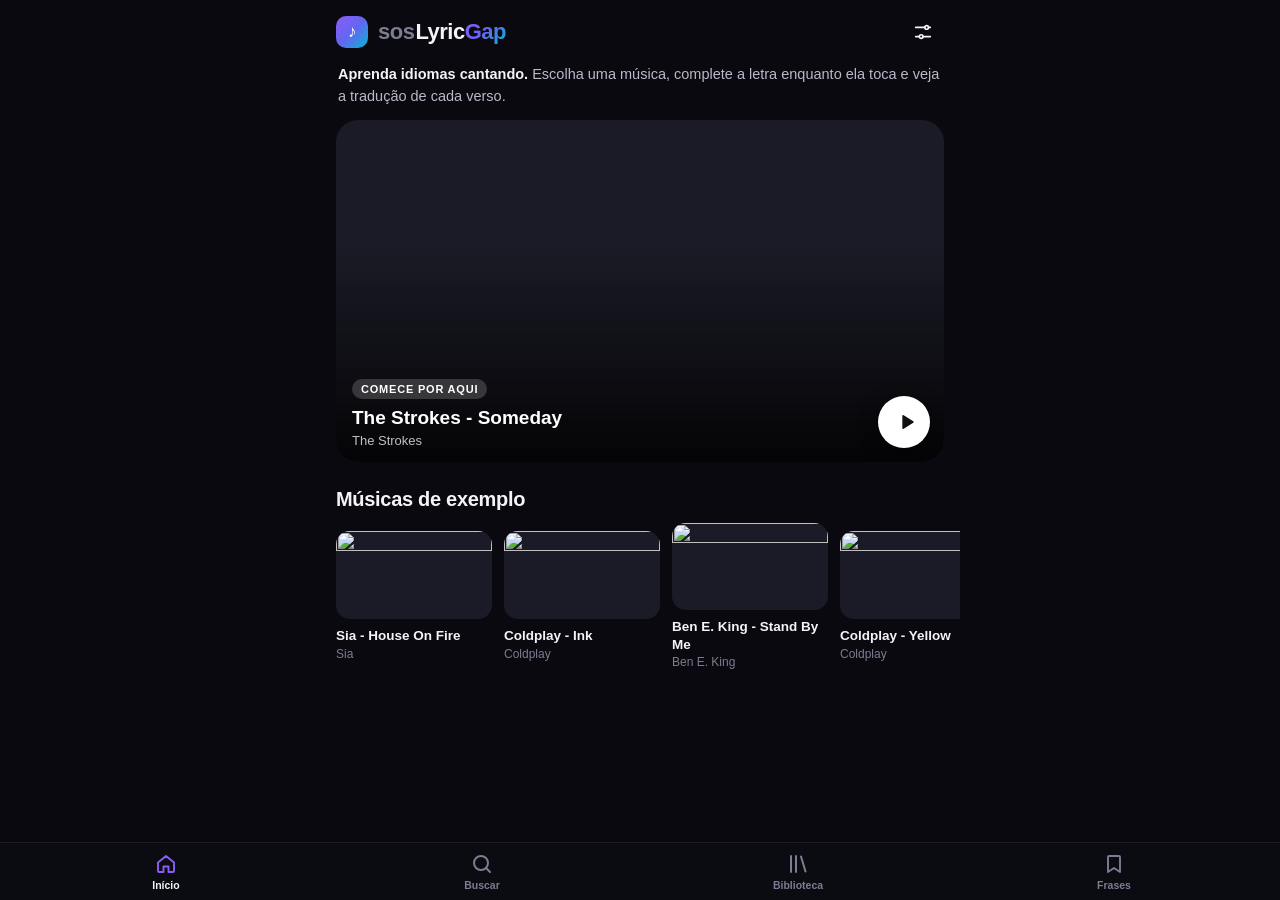
==== index.html @ 429eeb9c "Renomear o app para sosLyricGap (autor: Sóstenes Rondena) Nome novo no logo, título, manifesto (ícon" ====
<!doctype html>
<html lang="pt-BR">
<head>
<meta charset="utf-8">
<meta name="viewport" content="width=device-width, initial-scale=1, viewport-fit=cover">
<meta name="apple-mobile-web-app-capable" content="yes">
<meta name="mobile-web-app-capable" content="yes">
<meta name="apple-mobile-web-app-status-bar-style" content="black-translucent">
<meta name="apple-mobile-web-app-title" content="sosLyricGap">
<meta name="theme-color" content="#0b0b14">
<link rel="manifest" href="manifest.json">
<link rel="apple-touch-icon" href="icons/icon-180.png">
<link rel="icon" href="icons/icon-192.png">
<title>sosLyricGap</title>
<meta name="author" content="Sóstenes Rondena">
<link rel="stylesheet" href="style.css">
</head>
<body data-view="home">

<svg width="0" height="0" style="position:absolute" aria-hidden="true">
  <defs>
    <symbol id="i-home" viewBox="0 0 24 24"><path d="M4 10.5L12 4l8 6.5V19a1 1 0 0 1-1 1h-4.5v-5.5h-5V20H5a1 1 0 0 1-1-1z" fill="none" stroke="currentColor" stroke-width="1.9" stroke-linejoin="round"/></symbol>
    <symbol id="i-search" viewBox="0 0 24 24"><circle cx="11" cy="11" r="7" fill="none" stroke="currentColor" stroke-width="2"/><path d="M20 20l-4-4" stroke="currentColor" stroke-width="2" stroke-linecap="round"/></symbol>
    <symbol id="i-lib" viewBox="0 0 24 24"><path d="M5 4v16M10 4v16M15 4.5l4.5 15" fill="none" stroke="currentColor" stroke-width="2" stroke-linecap="round"/></symbol>
    <symbol id="i-gear" viewBox="0 0 24 24"><path fill="none" stroke="currentColor" stroke-width="1.8" stroke-linecap="round" d="M4 7h10M18 7h2M4 17h4M12 17h8"/><circle cx="16" cy="7" r="2" fill="none" stroke="currentColor" stroke-width="1.8"/><circle cx="10" cy="17" r="2" fill="none" stroke="currentColor" stroke-width="1.8"/></symbol>
    <symbol id="i-back" viewBox="0 0 24 24"><path d="M15 5l-7 7 7 7" fill="none" stroke="currentColor" stroke-width="2.2" stroke-linecap="round" stroke-linejoin="round"/></symbol>
    <symbol id="i-chev" viewBox="0 0 24 24"><path d="M9 5l7 7-7 7" fill="none" stroke="currentColor" stroke-width="2.2" stroke-linecap="round" stroke-linejoin="round"/></symbol>
    <symbol id="i-close" viewBox="0 0 24 24"><path d="M6 6l12 12M18 6L6 18" stroke="currentColor" stroke-width="2.2" stroke-linecap="round"/></symbol>
    <symbol id="i-star" viewBox="0 0 24 24"><path d="M12 3.5l2.6 5.4 5.9.8-4.3 4.1 1 5.8L12 16.8l-5.2 2.8 1-5.8-4.3-4.1 5.9-.8z" fill="none" stroke="currentColor" stroke-width="1.8" stroke-linejoin="round"/></symbol>
    <symbol id="i-star-f" viewBox="0 0 24 24"><path d="M12 3.5l2.6 5.4 5.9.8-4.3 4.1 1 5.8L12 16.8l-5.2 2.8 1-5.8-4.3-4.1 5.9-.8z" fill="currentColor"/></symbol>
    <symbol id="i-addlist" viewBox="0 0 24 24"><path d="M4 6h11M4 11h11M4 16h7M18 13v7M14.5 16.5h7" fill="none" stroke="currentColor" stroke-width="1.9" stroke-linecap="round"/></symbol>
    <symbol id="i-play" viewBox="0 0 24 24"><path d="M8 5.5v13a1 1 0 0 0 1.5.86l10.4-6.5a1 1 0 0 0 0-1.72L9.5 4.64A1 1 0 0 0 8 5.5z" fill="currentColor"/></symbol>
    <symbol id="i-pause" viewBox="0 0 24 24"><rect x="6.5" y="5" width="3.6" height="14" rx="1.3" fill="currentColor"/><rect x="13.9" y="5" width="3.6" height="14" rx="1.3" fill="currentColor"/></symbol>
    <symbol id="i-replay" viewBox="0 0 24 24"><path d="M4.5 12a7.5 7.5 0 1 0 2.2-5.3" fill="none" stroke="currentColor" stroke-width="2.2" stroke-linecap="round"/><path d="M4 4v4.5h4.5" fill="none" stroke="currentColor" stroke-width="2.2" stroke-linecap="round" stroke-linejoin="round"/></symbol>
    <symbol id="i-bulb" viewBox="0 0 24 24"><path d="M9 18h6M10 21h4M12 3a6 6 0 0 0-3.5 10.9c.6.5 1 1.2 1 2.1h5c0-.9.4-1.6 1-2.1A6 6 0 0 0 12 3z" fill="none" stroke="currentColor" stroke-width="1.8" stroke-linecap="round" stroke-linejoin="round"/></symbol>
    <symbol id="i-skip" viewBox="0 0 24 24"><path d="M5 6l9 6-9 6zM18 6v12" fill="none" stroke="currentColor" stroke-width="2" stroke-linejoin="round" stroke-linecap="round"/></symbol>
    <symbol id="i-prev" viewBox="0 0 24 24"><path d="M19 6l-9 6 9 6zM6 6v12" fill="none" stroke="currentColor" stroke-width="2" stroke-linejoin="round" stroke-linecap="round"/></symbol>
    <symbol id="i-send" viewBox="0 0 24 24"><path d="M5 12h13M13 6l6 6-6 6" fill="none" stroke="currentColor" stroke-width="2.4" stroke-linecap="round" stroke-linejoin="round"/></symbol>
    <symbol id="i-more" viewBox="0 0 24 24"><circle cx="5" cy="12" r="1.8" fill="currentColor"/><circle cx="12" cy="12" r="1.8" fill="currentColor"/><circle cx="19" cy="12" r="1.8" fill="currentColor"/></symbol>
    <symbol id="i-trash" viewBox="0 0 24 24"><path d="M5 7h14M10 7V5h4v2M7 7l1 12h8l1-12" fill="none" stroke="currentColor" stroke-width="1.8" stroke-linecap="round" stroke-linejoin="round"/></symbol>
    <symbol id="i-check" viewBox="0 0 24 24"><path d="M5 12.5l4.5 4.5L19 7.5" fill="none" stroke="currentColor" stroke-width="2.4" stroke-linecap="round" stroke-linejoin="round"/></symbol>
    <symbol id="i-bm" viewBox="0 0 24 24"><path d="M7 4h10a1 1 0 0 1 1 1v15l-6-4-6 4V5a1 1 0 0 1 1-1z" fill="none" stroke="currentColor" stroke-width="1.9" stroke-linejoin="round"/></symbol>
    <symbol id="i-bm-f" viewBox="0 0 24 24"><path d="M7 4h10a1 1 0 0 1 1 1v15l-6-4-6 4V5a1 1 0 0 1 1-1z" fill="currentColor"/></symbol>
    <symbol id="i-ext" viewBox="0 0 24 24"><path d="M14 4h6v6M20 4l-9 9M18 14v5a1 1 0 0 1-1 1H5a1 1 0 0 1-1-1V7a1 1 0 0 1 1-1h5" fill="none" stroke="currentColor" stroke-width="1.9" stroke-linecap="round" stroke-linejoin="round"/></symbol>
    <symbol id="i-sync" viewBox="0 0 24 24"><circle cx="12" cy="13" r="7.5" fill="none" stroke="currentColor" stroke-width="1.9"/><path d="M12 9v4l2.5 2M10 3h4" fill="none" stroke="currentColor" stroke-width="1.9" stroke-linecap="round"/></symbol>
    <symbol id="i-edit" viewBox="0 0 24 24"><path d="M4 20h4L19 9l-4-4L4 16zM13.5 6.5l4 4" fill="none" stroke="currentColor" stroke-width="1.9" stroke-linejoin="round"/></symbol>
    <symbol id="i-text" viewBox="0 0 24 24"><path d="M5 6h14M5 11h14M5 16h9" fill="none" stroke="currentColor" stroke-width="1.9" stroke-linecap="round"/></symbol>
    <symbol id="i-note" viewBox="0 0 24 24"><path d="M9 18V6l10-2v12" fill="none" stroke="currentColor" stroke-width="1.9" stroke-linejoin="round"/><circle cx="6.5" cy="18" r="2.5" fill="currentColor"/><circle cx="16.5" cy="16" r="2.5" fill="currentColor"/></symbol>
    <symbol id="i-mic" viewBox="0 0 24 24"><rect x="9" y="3" width="6" height="11" rx="3" fill="none" stroke="currentColor" stroke-width="1.9"/><path d="M5.5 11a6.5 6.5 0 0 0 13 0M12 17.5V21M8.5 21h7" fill="none" stroke="currentColor" stroke-width="1.9" stroke-linecap="round"/></symbol>
    <symbol id="i-share"viewBox="0 0 24 24"><path d="M12 15V4M8 8l4-4 4 4M5 12v7a1 1 0 0 0 1 1h12a1 1 0 0 0 1-1v-7" fill="none" stroke="currentColor" stroke-width="1.9" stroke-linecap="round" stroke-linejoin="round"/></symbol>
  </defs>
</svg>

<div class="statusbar-bg"></div>

<!-- ================= HOME (tabs) ================= -->
<section id="home" class="view">
  <header class="apphead">
    <div class="logo" id="homeLogo"><span class="mark">♪</span><span class="lname"><span class="sos">sos</span>Lyric<span class="grad">Gap</span></span></div>
    <h1 id="headTitle" class="hidden"></h1>
    <button class="iconbtn" id="btnSettings" aria-label="Configurações"><svg><use href="#i-gear"/></svg></button>
  </header>

  <div id="tab-home" class="tabpanel on"></div>

  <div id="tab-search" class="tabpanel">
    <form id="searchForm" class="searchbar" autocomplete="off">
      <svg><use href="#i-search"/></svg>
      <input id="q" type="search" placeholder="Música, artista ou link do YouTube" enterkeyhint="search" autocapitalize="off" autocorrect="off" spellcheck="false">
    </form>
    <div id="searchList"></div>
  </div>

  <div id="tab-library" class="tabpanel">
    <div class="seg" id="libSeg">
      <button data-lib="fav" class="on">Favoritos</button>
      <button data-lib="lists">Playlists</button>
      <button data-lib="ready">Com letra</button>
    </div>
    <div id="libList" class="list"></div>
  </div>

  <div id="tab-phrases" class="tabpanel">
    <div id="phraseList" class="list"></div>
  </div>
</section>

<nav id="tabbar" class="tabbar">
  <button data-tab="home" class="on"><svg><use href="#i-home"/></svg><span>Início</span></button>
  <button data-tab="search"><svg><use href="#i-search"/></svg><span>Buscar</span></button>
  <button data-tab="library"><svg><use href="#i-lib"/></svg><span>Biblioteca</span></button>
  <button data-tab="phrases"><svg><use href="#i-bm"/></svg><span>Frases</span></button>
</nav>

<!-- ================= SONG ================= -->
<section id="song" class="view">
  <header class="songhead" id="songBar">
    <button class="iconbtn" id="btnBack" aria-label="Voltar"><svg><use href="#i-back"/></svg></button>
    <div class="ttl"><b id="songTitle"></b><small id="songSub"></small></div>
    <button class="iconbtn" id="btnFav" aria-label="Favoritar"><svg><use href="#i-star"/></svg></button>
    <button class="iconbtn" id="btnMore" aria-label="Mais opções"><svg><use href="#i-more"/></svg></button>
  </header>

  <div id="videoWrap"><div id="player"></div>
    <button id="skipIntro" class="skipintro hidden"></button>
  </div>

  <!-- lyrics source -->
  <div id="pLyrics" class="pane">
    <div class="card">
      <div class="cardhead"><span class="ico"><svg><use href="#i-text"/></svg></span><div><b>Letra da música</b><small>Precisamos da letra sincronizada para jogar</small></div></div>
      <div class="seg small" id="lyrTabs"><button data-tab="search" class="on">Buscar</button><button data-tab="paste">Colar letra</button></div>
      <div id="lyrSearch">
        <div class="row2"><input id="qTrack" placeholder="Música"><input id="qArtist" placeholder="Artista"></div>
        <button id="lrcSearchBtn" class="btn tonal wide">Buscar letra</button>
        <div id="lrcResults" class="list"></div>
      </div>
      <div id="lyrPaste" class="hidden">
        <p class="caption">Cole a letra com uma frase por linha. Em seguida você marca o tempo de cada frase no ritmo da música (só uma vez). Também aceita o formato LRC.</p>
        <textarea id="pasteBox" rows="8" placeholder="Cole a letra aqui…"></textarea>
        <button id="pasteBtn" class="btn primary wide">Continuar</button>
      </div>
    </div>
  </div>

  <!-- sync -->
  <div id="pSync" class="pane">
    <div class="card">
      <div class="cardhead"><span class="ico"><svg><use href="#i-sync"/></svg></span><div><b>Sincronizar letra</b><small>Toque MARCAR quando cada frase começar</small></div><span class="counter" id="syncProg"></span></div>
      <div class="synclyrics">
        <div class="line prev" id="sPrev"></div>
        <div class="line cur" id="sCur"></div>
        <div class="line next" id="sNext"></div>
      </div>
      <div class="synccontrols">
        <button class="ctrl" id="sUndo"><svg><use href="#i-replay"/></svg><span>Desfazer</span></button>
        <button class="markbtn" id="sMark"><span>MARCAR</span></button>
        <button class="ctrl" id="sPlay"><svg><use href="#i-play"/></svg><span>Play</span></button>
      </div>
      <div class="chips center-row">
        <button class="chip" id="sGap">Fim de frase (solo)</button>
        <button class="chip" id="sSpeed">1x</button>
        <button class="chip" id="sCancel">Cancelar</button>
      </div>
      <p class="caption center-text">No PC: espaço marca · Backspace desfaz</p>
    </div>
  </div>

  <!-- ready -->
  <div id="pReady" class="pane">
    <div class="tiles">
      <div class="tile"><b id="rLines">0</b><span>frases</span></div>
      <div class="tile"><b id="rBest">—</b><span>recorde</span></div>
      <div class="tile"><b id="rLevel">Médio</b><span>nível</span></div>
    </div>
    <div class="card">
      <div class="optrow"><span>Ritmo</span><div class="seg small" id="rdPace"><button data-v="flow">Fluxo</button><button data-v="pause">Pausa</button></div></div>
      <div class="optrow"><span>Responder</span><div class="seg small" id="rdMode"><button data-v="choice">Escolha</button><button data-v="type">Digitando</button></div></div>
      <div class="optrow"><span>Nível</span><div class="seg small" id="rdDiff"><button data-v="facil">Fácil</button><button data-v="medio">Médio</button><button data-v="dificil">Difícil</button></div></div>
      <p class="caption" id="readyInfo"></p>
    </div>
    <div class="ctarow">
      <button class="cta" id="playBtn"><svg><use href="#i-play"/></svg>Jogar</button>
      <button class="cta alt" id="karBtn"><svg><use href="#i-mic"/></svg>Karaokê</button>
    </div>
    <p class="caption center-text">Karaokê: a letra rola junto com a música, com a tradução ao lado. Sem lacunas e sem pontos.</p>
  </div>

  <!-- karaoke -->
  <div id="pKaraoke" class="pane">
    <div class="hud">
      <button class="endbtn" id="kQuit"><svg><use href="#i-close"/></svg>Encerrar</button>
      <span class="grow1"></span>
      <button class="chip" id="kTr">Tradução ao lado</button>
      <button class="iconbtn sm" id="kSet" aria-label="Configurações"><svg><use href="#i-gear"/></svg></button>
    </div>
    <div class="bar thin"><div id="kProgress"></div></div>
    <div id="kList" class="klist"></div>
    <div class="actions">
      <button class="ctrl" id="kBack"><svg><use href="#i-prev"/></svg><span>Voltar</span></button>
      <button class="ctrl" id="kPause"><svg><use href="#i-pause"/></svg><span>Pausa</span></button>
      <button class="ctrl" id="kNext"><svg><use href="#i-skip"/></svg><span>Avançar</span></button>
      <button class="ctrl" id="kSpeed"><b>1x</b><span>Velocidade</span></button>
    </div>
  </div>

  <!-- game -->
  <div id="pGame" class="pane">
    <div class="hud">
      <button class="endbtn" id="gQuit"><svg><use href="#i-close"/></svg>Encerrar</button>
      <span class="grow1"></span>
      <div class="pill okp" title="Palavras certas">✓<b id="hudOk">0</b></div>
      <div class="pill badp" title="Erros">✗<b id="hudMiss">0</b></div>
      <div class="pill" title="Acertos seguidos">🔥<b id="hudStreak">0</b></div>
      <button class="iconbtn sm" id="gSet" aria-label="Configurações"><svg><use href="#i-gear"/></svg></button>
    </div>
    <div class="bar thin"><div id="progress"></div></div>
    <div class="lyrics game">
      <div id="lPrev" class="prevcard empty"></div>
      <div id="lCur" class="line cur"></div>
      <div class="adjwrap"><button id="gAdj" class="adjbtn hidden"><svg><use href="#i-sync"/></svg><span>Verso cortado? Ajustar tempo</span></button></div>
    </div>
    <div id="status" class="status"></div>

    <div id="pad" class="pad">
      <button class="opt up" data-k="0"></button>
      <button class="opt left" data-k="1"></button>
      <button class="padcenter replayBtn" id="padCenter" aria-label="Ouvir de novo">
        <svg class="ring" viewBox="0 0 80 80"><circle cx="40" cy="40" r="36"/></svg>
        <svg class="ic"><use href="#i-replay"/></svg>
      </button>
      <button class="opt right" data-k="2"></button>
      <button class="opt down" data-k="3"></button>
    </div>

    <form id="answerForm" class="typebar" autocomplete="off">
      <button type="button" class="replayBtn mini" id="typeReplay" aria-label="Ouvir de novo">
        <svg class="ring" viewBox="0 0 80 80"><circle cx="40" cy="40" r="36"/></svg>
        <svg class="ic"><use href="#i-replay"/></svg>
      </button>
      <input id="answer" placeholder="palavra que falta" autocapitalize="off" autocorrect="off" spellcheck="false" enterkeyhint="send">
      <button class="send" type="submit" aria-label="Enviar"><svg><use href="#i-send"/></svg></button>
    </form>

    <div class="actions">
      <button class="ctrl" id="gBack"><svg><use href="#i-prev"/></svg><span>Voltar</span></button>
      <button class="ctrl" id="gHint"><svg><use href="#i-bulb"/></svg><span>Dica</span></button>
      <button class="ctrl" id="gPause"><svg><use href="#i-pause"/></svg><span>Pausa</span></button>
      <button class="ctrl" id="gSkip"><svg><use href="#i-skip"/></svg><span>Pular</span></button>
      <button class="ctrl" id="gSpeed"><b>1x</b><span>Velocidade</span></button>
    </div>
  </div>
</section>

<div id="sheet" class="sheet hidden">
  <div class="sheet-bg" id="sheetBg"></div>
  <div class="sheet-body"><div class="grabber"></div><div id="sheetContent"></div></div>
</div>
<div id="toast" class="toast"></div>

<script src="app.js"></script>
</body>
</html>
---- style.css ----
/* ============ sosLyricGap — design tokens ============ */
:root{
  --bg:#09090f; --s1:#13131c; --s2:#1b1b27; --s3:#262634; --line:rgba(255,255,255,.07);
  --text:#f4f4f8; --text2:#b9b9c9; --muted:#7c7c93;
  --a1:#8b5cf6; --a2:#06b6d4; --grad:linear-gradient(135deg,#8b5cf6 0%,#6366f1 50%,#06b6d4 100%);
  --c0:#8b5cf6; --c1:#06b6d4; --c2:#f43f5e; --c3:#f59e0b;
  --ok:#22c55e; --bad:#f43f5e; --warn:#fbbf24;
  --r:18px;
  --st:env(safe-area-inset-top,0px); --sb:env(safe-area-inset-bottom,0px);
  --tabh:58px;
}
*{box-sizing:border-box;-webkit-tap-highlight-color:transparent}
html,body{margin:0;background:var(--bg);color:var(--text);font-family:-apple-system,BlinkMacSystemFont,"SF Pro Text","Inter","Segoe UI",Roboto,sans-serif;-webkit-text-size-adjust:100%;-webkit-font-smoothing:antialiased}
body{min-height:100dvh;overscroll-behavior-y:none}
svg{width:22px;height:22px;display:block;flex:none}
.hidden{display:none!important}
code{background:var(--s2);padding:1px 5px;border-radius:5px;font-size:12px}
.caption{color:var(--muted);font-size:13px;line-height:1.5;margin:10px 2px 0}
.center-text{text-align:center}

/* status bar cover (iOS standalone) */
.statusbar-bg{position:fixed;top:0;left:0;right:0;height:var(--st);background:var(--bg);z-index:40}

/* ============ views ============ */
.view{display:none;max-width:640px;margin:0 auto}
body[data-view=home] #home{display:block}
body[data-view=song] #song{display:block}
#home{padding:calc(var(--st) + 4px) 16px calc(var(--tabh) + var(--sb) + 24px)}
#song{padding:var(--st) 0 calc(var(--sb) + 24px)}
.tabpanel{display:none;animation:fadein .2s}
.tabpanel.on{display:block}
.pane{display:none;padding:14px 16px 0;animation:fadein .2s}
.pane.on{display:block}
@keyframes fadein{from{opacity:0;transform:translateY(4px)}}

/* ============ buttons ============ */
button{font:inherit;color:inherit;background:none;border:none;cursor:pointer;touch-action:manipulation;padding:0}
button:active{transform:scale(.96)}
button:disabled{opacity:.3;pointer-events:none}
.iconbtn{width:42px;height:42px;border-radius:50%;display:grid;place-items:center;color:var(--text);flex:none;transition:background .15s}
.iconbtn:active{background:var(--s2)}
.iconbtn.sm{width:36px;height:36px}
.iconbtn.sm svg{width:19px;height:19px}
.iconbtn.on{color:var(--warn)}
.btn{display:inline-flex;align-items:center;justify-content:center;gap:8px;border-radius:14px;padding:13px 18px;font-size:15px;font-weight:600;background:var(--s2)}
.btn.primary{background:var(--grad);color:#fff}
.btn.tonal{background:rgba(139,92,246,.16);color:#c4b5fd}
.btn.danger{background:rgba(244,63,94,.12);color:#fb7185}
.btn.wide{width:100%;margin-top:12px}
.cta{display:flex;align-items:center;justify-content:center;gap:10px;width:100%;height:58px;border-radius:18px;background:var(--grad);color:#fff;font-size:18px;font-weight:700;letter-spacing:.2px;margin-top:16px;box-shadow:0 10px 30px -8px rgba(99,102,241,.6)}
.cta svg{width:22px;height:22px}
.chips{display:flex;gap:8px;flex-wrap:wrap;margin-top:14px}
.chips.center-row{justify-content:center}
.chip{background:var(--s2);border-radius:999px;padding:9px 15px;font-size:13px;font-weight:600;color:var(--text2)}

input,textarea{font:inherit;font-size:16px;color:var(--text);background:var(--s2);border:1.5px solid transparent;border-radius:14px;padding:13px 14px;outline:none;width:100%;transition:border-color .15s}
input:focus,textarea:focus{border-color:var(--a1)}
input::placeholder,textarea::placeholder{color:var(--muted)}
textarea{resize:vertical;margin-top:10px;line-height:1.45}
.row2{display:flex;gap:8px;margin-top:12px}

/* ============ headers ============ */
.apphead{display:flex;align-items:center;height:56px;gap:8px}
.apphead h1{flex:1;margin:0;font-size:30px;font-weight:800;letter-spacing:-.6px}
.logo{flex:1;display:flex;align-items:center;gap:10px;font-size:22px;font-weight:800;letter-spacing:-.5px}
.logo .mark{width:32px;height:32px;border-radius:10px;background:var(--grad);display:grid;place-items:center;font-size:17px;color:#fff}
.logo .grad{background:var(--grad);-webkit-background-clip:text;background-clip:text;color:transparent}
.logo .sos{font-weight:600;color:var(--muted);margin-right:1px}
.songhead{display:flex;align-items:center;gap:2px;height:56px;padding:0 6px}
.ttl{flex:1;min-width:0;display:flex;flex-direction:column;padding:0 4px;text-align:center}
.ttl b{font-size:15px;font-weight:650;white-space:nowrap;overflow:hidden;text-overflow:ellipsis}
.ttl small{font-size:12px;color:var(--muted);white-space:nowrap;overflow:hidden;text-overflow:ellipsis;margin-top:1px}

/* ============ tab bar ============ */
.tabbar{position:fixed;left:0;right:0;bottom:0;z-index:30;display:flex;justify-content:space-around;height:calc(var(--tabh) + var(--sb));padding:6px 8px var(--sb);background:rgba(13,13,20,.82);backdrop-filter:blur(20px);-webkit-backdrop-filter:blur(20px);border-top:1px solid var(--line)}
body[data-view=song] .tabbar{display:none}
.tabbar button{flex:1;max-width:110px;display:flex;flex-direction:column;align-items:center;gap:3px;font-size:10.5px;font-weight:600;color:var(--muted);padding-top:3px}
.tabbar button svg{width:24px;height:24px}
.tabbar button.on{color:var(--text)}
.tabbar button.on svg{color:var(--a1)}

/* ============ search ============ */
.searchbar{display:flex;align-items:center;gap:10px;background:var(--s2);border-radius:14px;padding:0 14px;margin:4px 0 16px;position:sticky;top:var(--st);z-index:5}
.searchbar svg{color:var(--muted);width:19px;height:19px}
.searchbar input{background:none;border:none;padding:13px 0}
.searchbar input:focus{border:none}
.searchbar input::-webkit-search-cancel-button{filter:invert(1);opacity:.5}

/* ============ sections & cards ============ */
.section{margin-top:26px}
.sectionhead{display:flex;align-items:baseline;justify-content:space-between;margin-bottom:12px}
.sectionhead h2{margin:0;font-size:20px;font-weight:750;letter-spacing:-.3px}
.sectionhead button{font-size:14px;font-weight:600;color:var(--a1)}
.card{background:var(--s1);border-radius:var(--r);padding:16px;border:1px solid var(--line)}
.cardhead{display:flex;align-items:center;gap:12px;margin-bottom:14px}
.cardhead > div{flex:1;min-width:0}
.cardhead b{display:block;font-size:16px;font-weight:700}
.cardhead small{display:block;font-size:13px;color:var(--muted);margin-top:2px}
.cardhead .ico{width:40px;height:40px;border-radius:12px;background:rgba(139,92,246,.15);color:#c4b5fd;display:grid;place-items:center;flex:none}
.counter{font-size:13px;font-weight:700;color:var(--text2);background:var(--s2);padding:5px 10px;border-radius:999px;font-variant-numeric:tabular-nums}

/* hero / onboarding */
.hero{border-radius:24px;padding:24px 20px;background:radial-gradient(120% 120% at 100% 0%,rgba(6,182,212,.35),transparent 55%),radial-gradient(120% 120% at 0% 100%,rgba(139,92,246,.45),transparent 60%),var(--s1);border:1px solid var(--line);margin-top:8px}
.hero h2{margin:0 0 8px;font-size:26px;line-height:1.15;font-weight:800;letter-spacing:-.5px}
.hero p{margin:0 0 18px;color:var(--text2);font-size:15px;line-height:1.5}
.steps{display:flex;flex-direction:column;gap:12px;margin-top:22px}
.step{display:flex;gap:14px;align-items:flex-start}
.step .n{width:30px;height:30px;border-radius:50%;background:var(--s3);display:grid;place-items:center;font-size:14px;font-weight:700;flex:none}
.step b{display:block;font-size:15px}
.step span{display:block;font-size:13px;color:var(--muted);margin-top:2px;line-height:1.4}

/* featured "continue" card */
.feature{position:relative;display:block;width:100%;aspect-ratio:16/9;border-radius:22px;overflow:hidden;background:var(--s2) center/cover no-repeat;text-align:left;margin-top:8px}
.feature::after{content:"";position:absolute;inset:0;background:linear-gradient(180deg,rgba(0,0,0,0) 35%,rgba(0,0,0,.85) 100%)}
.feature .ov{position:absolute;left:16px;right:76px;bottom:14px;z-index:1}
.feature .eyebrow{display:inline-block;font-size:11px;font-weight:700;letter-spacing:.8px;text-transform:uppercase;color:#fff;background:rgba(255,255,255,.18);backdrop-filter:blur(8px);-webkit-backdrop-filter:blur(8px);padding:4px 9px;border-radius:999px;margin-bottom:8px}
.feature b{display:block;font-size:19px;font-weight:750;line-height:1.2;color:#fff;display:-webkit-box;-webkit-line-clamp:2;-webkit-box-orient:vertical;overflow:hidden}
.feature small{display:block;color:rgba(255,255,255,.75);font-size:13px;margin-top:3px}
.feature .fab{position:absolute;right:14px;bottom:14px;z-index:1;width:52px;height:52px;border-radius:50%;background:#fff;color:#111;display:grid;place-items:center;box-shadow:0 6px 20px rgba(0,0,0,.4)}
.feature .fab svg{margin-left:3px}

/* carousel */
.carousel{display:flex;gap:12px;overflow-x:auto;scroll-snap-type:x mandatory;scroll-padding-inline:16px;margin:0 -16px;padding:0 16px 4px;scrollbar-width:none}
.carousel::-webkit-scrollbar{display:none}
.ccard{flex:none;width:156px;scroll-snap-align:start;text-align:left}
.ccard img{width:100%;aspect-ratio:16/9;object-fit:cover;border-radius:14px;background:var(--s2);display:block}
.ccard b{display:-webkit-box;-webkit-line-clamp:2;-webkit-box-orient:vertical;overflow:hidden;font-size:13.5px;font-weight:600;line-height:1.3;margin-top:8px}
.ccard small{display:block;font-size:12px;color:var(--muted);margin-top:2px;white-space:nowrap;overflow:hidden;text-overflow:ellipsis}

/* list rows */
.list{display:flex;flex-direction:column}
.item{display:flex;align-items:center;gap:12px;padding:9px 0;width:100%;text-align:left;border-bottom:1px solid var(--line);cursor:pointer}
.item:last-child{border-bottom:none}
.item:active{opacity:.6}
.thumb{width:92px;aspect-ratio:16/9;border-radius:10px;object-fit:cover;background:var(--s2);flex:none}
.thumb.sq{width:56px;aspect-ratio:1;border-radius:12px;display:grid;place-items:center;font-size:24px;background:var(--grad);color:#fff;object-fit:cover}
.meta{flex:1;min-width:0}
.meta b{display:-webkit-box;-webkit-line-clamp:2;-webkit-box-orient:vertical;overflow:hidden;font-size:14.5px;font-weight:600;line-height:1.3}
.meta small{display:block;color:var(--muted);font-size:12.5px;margin-top:3px;white-space:nowrap;overflow:hidden;text-overflow:ellipsis}
.badge{display:inline-block;font-size:10px;font-weight:800;letter-spacing:.4px;padding:2px 6px;border-radius:5px;background:rgba(34,197,94,.14);color:#4ade80;margin-right:5px;vertical-align:1px}
.badge.muted{background:var(--s3);color:var(--muted)}
.empty{text-align:center;color:var(--muted);padding:48px 24px;font-size:14.5px;line-height:1.55}
.empty .big{width:64px;height:64px;border-radius:20px;background:var(--s2);display:grid;place-items:center;margin:0 auto 16px;color:var(--text2)}
.empty .big svg{width:30px;height:30px}
.empty b{display:block;color:var(--text);font-size:17px;margin-bottom:6px}
.listhead{display:flex;align-items:center;gap:6px;margin:4px 0 8px}
.listhead h3{flex:1;margin:0;font-size:20px;font-weight:750}
.suggest{display:flex;flex-wrap:wrap;gap:8px}
.suggest button{background:var(--s1);border:1px solid var(--line);border-radius:999px;padding:10px 15px;font-size:14px;font-weight:550;color:var(--text2)}
.phrase .meta b{-webkit-line-clamp:3;font-size:15px}
.phrase .tr{margin-top:3px}
.installcard{display:flex;gap:12px;align-items:center;background:var(--s1);border:1px solid var(--line);border-radius:var(--r);padding:12px 8px 12px 14px;margin-top:16px;font-size:13.5px;line-height:1.45;color:var(--text2)}
.installcard > svg{color:var(--a2)}
.installcard > span{flex:1}

/* ============ segmented ============ */
.seg{display:flex;background:var(--s2);border-radius:12px;padding:3px}
.seg button{flex:1;padding:8px 6px;border-radius:9px;font-size:14px;font-weight:600;color:var(--muted);transition:background .15s,color .15s;white-space:nowrap}
.seg button.on{background:var(--s3);color:var(--text);box-shadow:0 1px 3px rgba(0,0,0,.3)}
.seg.small button{padding:7px 8px;font-size:13px}
#libSeg{margin-bottom:12px}
#lyrTabs{margin-bottom:2px}

/* ============ song screen ============ */
#videoWrap{position:relative;width:100%;aspect-ratio:16/9;overflow:hidden;background:#000}
#videoWrap iframe,#player{position:absolute;inset:0;width:100%;height:100%}
@media (min-width:640px){ #videoWrap{border-radius:var(--r)} }
.tiles{display:grid;grid-template-columns:repeat(3,1fr);gap:10px;margin-bottom:12px}
.tile{background:var(--s1);border:1px solid var(--line);border-radius:16px;padding:12px 8px;text-align:center}
.tile b{display:block;font-size:20px;font-weight:750;font-variant-numeric:tabular-nums;white-space:nowrap;overflow:hidden;text-overflow:ellipsis}
.tile span{font-size:12px;color:var(--muted)}
.optrow{display:flex;align-items:center;justify-content:space-between;gap:12px;padding:6px 0}
.optrow > span{font-size:15px;font-weight:550;color:var(--text2)}
.optrow .seg{flex:none;min-width:190px}

/* sync */
.synclyrics{min-height:130px;display:flex;flex-direction:column;justify-content:center;gap:8px;text-align:center;padding:6px 0}
.synccontrols{display:flex;align-items:center;justify-content:space-around;margin:10px 0 2px}
.markbtn{width:116px;height:116px;border-radius:50%;background:var(--grad);color:#fff;font-weight:800;font-size:16px;letter-spacing:1px;box-shadow:0 12px 34px -8px rgba(99,102,241,.7)}

/* ============ game ============ */
.lyrics.game{display:block;padding:12px 0 4px}
.line{line-height:1.4}
.line.prev,.line.next{color:var(--muted);font-size:14px}
.line.cur{font-size:22px;font-weight:700;letter-spacing:-.2px}
.lyrics.game .line.cur{min-height:96px;padding:18px 4px 0;text-align:center}
.tr{font-size:13px;color:var(--a2);font-weight:450;margin-top:3px;font-style:italic}
.prevcard{position:relative;background:var(--s1);border:1px solid var(--line);border-radius:14px;padding:9px 40px;font-size:14px;line-height:1.4;color:var(--muted);min-height:62px;text-align:center;transition:opacity .25s}
.prevcard .tr{font-size:13px;margin-top:2px}
.prevcard.empty{opacity:0}
.prevcard .ok{color:color-mix(in srgb,var(--ok) 75%,var(--muted))}
.bm{position:absolute;right:4px;top:50%;transform:translateY(-50%);color:var(--muted)}
.bm:active{transform:translateY(-50%) scale(.9)}
.bm.on{color:var(--warn)}
.gap{display:inline-block;border-bottom:3px solid var(--muted);color:var(--warn);letter-spacing:2px;padding:0 2px;font-family:ui-monospace,Menlo,Consolas,monospace;font-size:.88em;line-height:1.1}
.gap.active{border-color:var(--warn);animation:pulse 1.2s infinite}
@keyframes pulse{50%{border-color:transparent}}
.ok{color:var(--ok)}
.miss{color:var(--bad);text-decoration:underline;text-decoration-thickness:2px}
.reveal{color:var(--text);opacity:.55;border-bottom:2px dotted var(--muted)}
.flash-ok{animation:fok .6s}
.flash-bad{animation:fbad .45s}
@keyframes fok{30%{transform:scale(1.06)}}
@keyframes fbad{20%,60%{transform:translateX(-8px)}40%,80%{transform:translateX(8px)}}
.status{text-align:center;min-height:20px;font-size:14px;font-weight:600;color:var(--muted);margin-bottom:6px}
.status.good{color:var(--ok)} .status.bad{color:var(--bad)} .status.info{color:var(--a2)}

.hud{display:flex;align-items:center;gap:8px}
.bar{flex:1;height:5px;background:var(--s2);border-radius:5px;overflow:hidden}
.bar > div{height:100%;width:0;background:var(--grad);transition:width .3s}
.pill{background:var(--s2);border-radius:999px;padding:5px 11px;font-size:13px;font-variant-numeric:tabular-nums}
.pill b{margin-left:2px}

/* cross pad */
.pad{display:grid;grid-template-columns:1fr 84px 1fr;gap:10px;align-items:center;justify-items:center;margin:6px 0 4px}
.opt{--c:var(--c0);height:58px;border-radius:29px;padding:0 12px;font-size:17px;font-weight:700;color:#fff;
  background:color-mix(in srgb,var(--c) 18%,var(--s1));border:2px solid var(--c);box-shadow:0 4px 0 color-mix(in srgb,var(--c) 45%,#000);
  overflow:hidden;text-overflow:ellipsis;white-space:nowrap;transition:background .15s,opacity .2s}
.opt:active{transform:translateY(3px);box-shadow:0 1px 0 color-mix(in srgb,var(--c) 45%,#000)}
.opt.up{--c:var(--c0);grid-column:1/4;grid-row:1;width:min(62%,250px)}
.opt.left{--c:var(--c1);grid-column:1;grid-row:2;justify-self:stretch}
.opt.right{--c:var(--c2);grid-column:3;grid-row:2;justify-self:stretch}
.opt.down{--c:var(--c3);grid-column:1/4;grid-row:3;width:min(62%,250px)}
.opt.wrong{background:var(--s1);border-color:var(--s3);box-shadow:none;color:var(--muted);text-decoration:line-through;opacity:.5}
.opt.long{font-size:14px}
.opt:empty{visibility:hidden}
.replayBtn{position:relative;display:grid;place-items:center;color:var(--text)}
.replayBtn .ring{position:absolute;inset:0;width:100%;height:100%;transform:rotate(-90deg)}
.replayBtn .ring circle{fill:none;stroke:var(--a2);stroke-width:4;stroke-linecap:round;stroke-dasharray:226;stroke-dashoffset:226;transition:stroke-dashoffset .1s linear}
.padcenter{width:78px;height:78px;border-radius:50%;background:var(--s2);grid-column:2;grid-row:2}
.padcenter .ic{width:28px;height:28px}
.typebar{display:flex;align-items:center;gap:8px;margin:6px 0 4px}
.typebar input{border-radius:999px;font-size:19px;text-align:center;padding:13px 16px}
.send{width:50px;height:50px;border-radius:50%;flex:none;display:grid;place-items:center;background:var(--grad);color:#fff}
.replayBtn.mini{width:50px;height:50px;border-radius:50%;flex:none;background:var(--s2)}
.replayBtn.mini .ic{width:22px;height:22px}

/* round controls */
.actions{display:flex;justify-content:space-around;margin-top:14px}
.ctrl{display:flex;flex-direction:column;align-items:center;gap:5px;font-size:11px;font-weight:550;color:var(--muted);min-width:58px}
.ctrl svg,.ctrl b{width:48px;height:48px;padding:13px;border-radius:50%;background:var(--s2);color:var(--text);box-sizing:border-box}
.ctrl b{display:grid;place-items:center;padding:0;font-size:14px}

body.playing #songBar{display:none}
body.playing #song{padding-top:var(--st)}

/* ============ sheet ============ */
.sheet{position:fixed;inset:0;z-index:50}
.sheet-bg{position:absolute;inset:0;background:rgba(0,0,0,.6);animation:fade .2s}
.sheet-body{position:absolute;left:0;right:0;bottom:0;max-width:640px;margin:0 auto;max-height:90dvh;overflow:auto;background:var(--s1);border-radius:24px 24px 0 0;padding:8px 18px calc(var(--sb) + 20px);animation:up .28s cubic-bezier(.2,.9,.3,1);border-top:1px solid var(--line)}
.grabber{width:38px;height:5px;border-radius:3px;background:var(--s3);margin:2px auto 12px}
@keyframes up{from{transform:translateY(100%)}}
@keyframes fade{from{opacity:0}}
.sheet h3{text-align:center;margin:2px 0 14px;font-size:18px}
.group{background:var(--s2);border-radius:16px;overflow:hidden;margin-bottom:12px}
.grouplabel{font-size:12px;font-weight:700;color:var(--muted);text-transform:uppercase;letter-spacing:.6px;margin:18px 4px 8px}
.grow{display:flex;align-items:center;gap:12px;padding:13px 14px;border-bottom:1px solid var(--line);font-size:15px;width:100%;text-align:left}
.grow:last-child{border-bottom:none}
.grow > svg{color:var(--text2)}
.grow > span{flex:1}
.grow small{display:block;font-size:12px;color:var(--muted);margin-top:2px}
.grow.danger{color:#fb7185}
.grow.danger > svg{color:#fb7185}
.grow .seg{flex:1}
.field{margin:10px 0}
.field > label{display:block;font-size:13px;font-weight:600;color:var(--text2);margin-bottom:7px}
.switch{width:50px;height:30px;border-radius:15px;background:var(--s3);position:relative;transition:background .2s;flex:none}
.switch::after{content:"";position:absolute;top:3px;left:3px;width:24px;height:24px;border-radius:50%;background:#fff;transition:transform .2s;box-shadow:0 1px 3px rgba(0,0,0,.3)}
.switch.on{background:var(--ok)}
.switch.on::after{transform:translateX(20px)}
.stepper{display:flex;align-items:center;gap:8px}
.stepper button{width:34px;height:34px;border-radius:50%;background:var(--s3);font-size:19px}
.stepper span{min-width:52px;text-align:center;font-variant-numeric:tabular-nums;font-size:14px}
.stats{display:grid;grid-template-columns:repeat(3,1fr);gap:8px;margin:12px 0}
.stats div{background:var(--s2);border-radius:16px;padding:14px 6px;text-align:center}
.stats b{display:block;font-size:24px;font-weight:800}
.stats span{font-size:12px;color:var(--muted)}
.missed{list-style:none;padding:0;margin:0 0 12px;display:flex;flex-direction:column;gap:6px}
.missed li{background:var(--s2);border-radius:12px;padding:9px 6px 9px 12px;font-size:14px;line-height:1.4;display:flex;align-items:center;gap:6px}
.missed li > div{flex:1}
.missed li b{color:var(--warn)}
.check{width:26px;height:26px;border-radius:50%;border:2px solid var(--s3);display:grid;place-items:center;flex:none}
.check.on{background:var(--a1);border-color:var(--a1)}
.check svg{width:16px;height:16px}
.clipwrap{position:relative;width:100%;aspect-ratio:16/9;border-radius:14px;overflow:hidden;background:#000;margin:12px 0}
.clipwrap iframe,#clipPlayer{position:absolute;inset:0;width:100%;height:100%}
.cliptext{text-align:center;font-size:19px;font-weight:700;line-height:1.4;margin:4px 6px 0}
.cliptext + .tr{text-align:center;font-size:15px;margin-top:4px}
.sheetbtns{display:flex;gap:10px;margin-top:14px}
.sheetbtns .btn{flex:1}

.toast{position:fixed;left:50%;bottom:calc(var(--sb) + var(--tabh) + 18px);transform:translate(-50%,30px);opacity:0;background:var(--text);color:var(--bg);padding:11px 18px;border-radius:999px;font-size:14px;font-weight:600;transition:all .25s;z-index:60;pointer-events:none;max-width:90vw;text-align:center}
.toast.show{transform:translate(-50%,0);opacity:1}

@media (min-width:700px){ .line.cur{font-size:26px} }
.muted{color:var(--muted);font-size:14px;line-height:1.45}
.notfound{margin-top:16px;padding:16px;border-radius:14px;background:rgba(251,191,36,.08);border:1px solid rgba(251,191,36,.2)}
.notfound b{display:block;font-size:15px;margin-bottom:4px}
.notfound span{display:block;font-size:13.5px;line-height:1.5;color:var(--text2)}
#lrcResults .item{padding:12px 0}

/* ============ progress ============ */
.progress{display:block;width:100%;text-align:left;margin-top:8px;padding:14px 14px 12px}
.prog-top{display:flex;align-items:center;gap:14px}
.prog-top > svg{color:var(--muted)}
.ringwrap{position:relative;width:64px;height:64px;flex:none}
.goalring{width:64px;height:64px;transform:rotate(-90deg)}
.goalring circle{fill:none;stroke-width:6}
.goalring .track{stroke:var(--s3)}
.goalring .fill{stroke:var(--a1);stroke-linecap:round;transition:stroke-dashoffset .6s}
.ringwrap span{position:absolute;inset:0;display:flex;align-items:baseline;justify-content:center;padding-top:20px}
.ringwrap b{font-size:18px;font-weight:800;font-variant-numeric:tabular-nums}
.ringwrap small{font-size:11px;color:var(--muted)}
.prog-info{flex:1;min-width:0}
.prog-info > b{display:block;font-size:16px;font-weight:700}
.prog-info > small{display:block;font-size:13px;color:var(--muted);margin-top:2px}
.prog-chips{display:flex;gap:6px;margin-top:8px;flex-wrap:wrap}
.pchip{font-size:12px;font-weight:700;padding:4px 9px;border-radius:999px;background:var(--s2);color:var(--text2)}
.pchip.lvl{background:rgba(139,92,246,.16);color:#c4b5fd}
.prog-stats{display:grid;grid-template-columns:repeat(3,1fr);margin-top:14px;padding-top:12px;border-top:1px solid var(--line);text-align:center}
.prog-stats div + div{border-left:1px solid var(--line)}
.prog-stats b{display:block;font-size:20px;font-weight:800;font-variant-numeric:tabular-nums}
.prog-stats span{font-size:12px;color:var(--muted)}
.lvlcard{display:flex;gap:14px;align-items:center;background:var(--s2);border-radius:16px;padding:14px}
.lvlbadge{width:56px;height:56px;border-radius:18px;background:var(--grad);display:grid;place-items:center;font-size:24px;font-weight:800;color:#fff;flex:none}
.lvlinfo{flex:1;min-width:0}
.lvlinfo b{display:block;font-size:17px}
.lvlinfo small{display:block;font-size:12.5px;color:var(--muted);margin:2px 0 8px}
.chartcard{background:var(--s2);border-radius:16px;padding:12px 10px 4px}
.weekchart{width:100%;height:auto;display:block}
.weekchart .axis{stroke:var(--s3);stroke-width:1}
.weekchart .goal{stroke:var(--muted);stroke-width:1;stroke-dasharray:3 4;opacity:.7}
.weekchart .goaltxt{fill:var(--muted);font-size:10px;font-weight:600}
.weekchart .b{fill:var(--a1);opacity:.45}
.weekchart .b.today{opacity:1}
.weekchart .col:hover .b{opacity:.8}
.weekchart .val{fill:var(--text);font-size:11px;font-weight:700}
.weekchart .lbl{fill:var(--muted);font-size:11px}
.weekchart .lbl.on{fill:var(--text);font-weight:700}
.statgrid{display:grid;grid-template-columns:repeat(3,1fr);gap:8px}
.statgrid div{background:var(--s2);border-radius:14px;padding:12px 6px;text-align:center}
.statgrid b{display:block;font-size:19px;font-weight:800;font-variant-numeric:tabular-nums;white-space:nowrap}
.statgrid span{font-size:11.5px;color:var(--muted);line-height:1.25;display:block;margin-top:2px}
.todayline{display:flex;justify-content:space-around;background:rgba(139,92,246,.1);border-radius:12px;padding:10px 8px;font-size:13px;color:var(--text2);margin-bottom:12px}
.todayline b{color:var(--text)}

/* heatmap — sequential violet ramp, dim → bright on the dark surface */
.heatwrap{margin-top:14px;padding-top:12px;border-top:1px solid var(--line)}
.heatmap{width:100%;height:auto;display:block}
.heatmap .hlbl{fill:var(--muted);font-size:9px}
.h0{fill:#22222f;background:#22222f}
.h1{fill:#3b2f6b;background:#3b2f6b}
.h2{fill:#5b45b0;background:#5b45b0}
.h3{fill:#8461f0;background:#8461f0}
.h4{fill:#c2b0ff;background:#c2b0ff}
.heatmap .htoday{stroke:var(--text);stroke-width:1.5}
.heatmap .hsel{stroke:var(--a2);stroke-width:2}
.heatlegend{display:flex;align-items:center;justify-content:flex-end;gap:3px;margin-top:8px;font-size:11px;color:var(--muted)}
.heatlegend i{width:11px;height:11px;border-radius:3px;display:inline-block}
.heatlegend span{margin:0 4px}
.heatcard{padding:12px}
.heatcard .heatmap rect{cursor:pointer}
.heatfoot{display:flex;align-items:center;justify-content:space-between;gap:8px;margin-top:6px}
.heatfoot .heatlegend{margin-top:0;flex:none}
.heatcap{font-size:12px;color:var(--text2);min-width:0}

/* ============ v2: counters, skip intro, current-verse translation, karaoke, search filter ============ */
.grow1{flex:1}
.endbtn{display:inline-flex;align-items:center;gap:6px;height:36px;padding:0 13px 0 9px;border-radius:999px;background:rgba(244,63,94,.12);color:#fb7185;font-size:13.5px;font-weight:700}
.endbtn svg{width:16px;height:16px}
.bar.thin{flex:none;height:4px;margin:10px 0 0}
.pill.okp b{color:var(--ok)} .pill.badp b{color:var(--bad)}
.stats.four{grid-template-columns:repeat(4,1fr)}
.stats.four b{font-size:21px}
.stats .okc{color:var(--ok)} .stats .badc{color:var(--bad)}
.scoreline{display:grid;grid-template-columns:1fr 1fr;gap:6px 10px;background:rgba(139,92,246,.1);border-radius:12px;padding:10px 12px;font-size:13px;color:var(--text2);margin-bottom:10px}
.scoreline b{color:var(--text)}

/* translation under the verse being sung: bigger and right there */
.tr.trcur{font-size:17px;font-weight:500;margin-top:10px;line-height:1.35;color:color-mix(in srgb,var(--a2) 85%,#fff);letter-spacing:0}
.trwait{opacity:.45;font-size:.85em}
@media (min-width:700px){ .tr.trcur{font-size:19px} }

/* skip intro / instrumental, floating over the video */
.skipintro{position:absolute;right:10px;bottom:10px;z-index:3;display:flex;align-items:center;gap:6px;padding:9px 14px 9px 11px;border-radius:999px;background:rgba(10,10,18,.82);backdrop-filter:blur(10px);-webkit-backdrop-filter:blur(10px);color:#fff;font-size:13.5px;font-weight:700;border:1px solid rgba(255,255,255,.18);box-shadow:0 6px 18px rgba(0,0,0,.45);animation:fadein .25s}
.skipintro svg{width:16px;height:16px}

/* ready: two CTAs */
.ctarow{display:flex;gap:10px}
.ctarow .cta{flex:1.4}
.ctarow .cta.alt{flex:1;background:var(--s2);color:var(--text);box-shadow:none;border:1px solid var(--line)}

/* karaoke */
.klist{position:relative;height:calc(100dvh - 56.25vw - var(--st) - var(--sb) - 190px);min-height:240px;overflow-y:auto;margin-top:6px;scrollbar-width:none;
  -webkit-mask-image:linear-gradient(180deg,transparent 0,#000 14%,#000 86%,transparent 100%);mask-image:linear-gradient(180deg,transparent 0,#000 14%,#000 86%,transparent 100%)}
@media (min-width:640px){ .klist{height:calc(100dvh - 360px - var(--st) - var(--sb) - 190px)} }
.klist::-webkit-scrollbar{display:none}
.kpad{height:40%}
.kline{position:relative;padding:9px 38px 9px 6px;border-radius:12px;cursor:pointer;transition:opacity .3s,background .3s;opacity:.45}
.kline.past{opacity:.3}
.kline.on{opacity:1;background:rgba(139,92,246,.1)}
.ko{font-size:17px;font-weight:650;line-height:1.35;transition:font-size .2s,color .2s}
.kline.on .ko{font-size:22px;font-weight:750;color:#fff}
.kt{font-size:14.5px;line-height:1.35;color:var(--a2);font-style:italic}
.kline.on .kt{font-size:17px;color:color-mix(in srgb,var(--a2) 85%,#fff)}
.klist.below .kt{margin-top:3px}
.klist.side .kline{display:grid;grid-template-columns:1fr 1fr;gap:14px;align-items:center}
.klist.side .kt{border-left:2px solid var(--line);padding-left:12px}
.klist.off .kt{display:none}
.kline .bm{opacity:0;transition:opacity .2s}
.kline.on .bm,.kline:hover .bm,.kline .bm.on{opacity:1}
@media (min-width:700px){ .kline.on .ko{font-size:26px} }

/* search filter + lyrics badge */
.searchfilt{margin:-4px 0 14px}
.searchfilt button{display:inline-flex;align-items:center;justify-content:center;gap:6px}
.searchfilt svg{width:15px;height:15px}
.badge.warn{background:rgba(251,191,36,.14);color:var(--warn)}
@media (max-width:699px){ .klist.side .kline.on .ko{font-size:19px} .klist.side .kline.on .kt{font-size:15.5px} .klist.side .ko{font-size:15.5px} .klist.side .kt{font-size:13.5px} }

/* answer feedback on the options pad and the typing box */
.opt.pick-ok{background:color-mix(in srgb,var(--ok) 55%,var(--s1));border-color:var(--ok);box-shadow:0 4px 0 color-mix(in srgb,var(--ok) 45%,#000);animation:pickok .45s}
.opt.pick-bad{background:color-mix(in srgb,var(--bad) 55%,var(--s1));border-color:var(--bad);box-shadow:0 4px 0 color-mix(in srgb,var(--bad) 45%,#000);animation:pickbad .5s}
.opt.pick-right{border-color:var(--ok);box-shadow:0 0 0 3px color-mix(in srgb,var(--ok) 35%,transparent),0 4px 0 color-mix(in srgb,var(--ok) 45%,#000);animation:pickok .6s .15s both}
@keyframes pickok{40%{transform:scale(1.07)}}
@keyframes pickbad{15%,55%{transform:translateX(-7px)}35%,75%{transform:translateX(7px)}}
#answer.shake{animation:pickbad .45s;border-color:var(--bad)}
.intro{margin:4px 2px 12px;font-size:14.5px;line-height:1.5;color:var(--text2)} .intro b{color:var(--text)}

/* verse timing editor */
.adjwrap{text-align:center;margin-top:6px;min-height:30px}
.adjbtn{display:inline-flex;align-items:center;gap:6px;padding:6px 12px;border-radius:999px;font-size:12.5px;font-weight:600;color:var(--muted);background:transparent;border:1px solid var(--line);transition:all .2s}
.adjbtn svg{width:15px;height:15px}
.adjbtn.hot{color:var(--warn);border-color:rgba(251,191,36,.4);background:rgba(251,191,36,.08)}
.adjline{text-align:center;font-size:18px;font-weight:700;line-height:1.4;margin:0 6px}
.adjgrid{display:grid;grid-template-columns:auto 1fr;align-items:center;gap:10px 14px;background:var(--s2);border-radius:16px;padding:12px 14px;margin-top:12px}
.adjgrid > span{font-size:14px;font-weight:600;color:var(--text2)}
.adjgrid .stepper{justify-content:flex-end}
.adjgrid .stepper b{min-width:86px;text-align:center;font-variant-numeric:tabular-nums;font-size:16px}
.btn.live{background:rgba(244,63,94,.18);color:#fb7185;animation:pulse2 1s infinite}
@keyframes pulse2{50%{opacity:.65}}
.kline{padding-right:78px}
.kline .kadj{position:absolute;right:40px;top:50%;transform:translateY(-50%);color:var(--muted);opacity:0;transition:opacity .2s}
.kline.on .kadj,.kline:hover .kadj{opacity:1}

/* better translation */
.trfix{display:inline-grid;place-items:center;width:28px;height:28px;margin:-4px 0 -4px 4px;vertical-align:middle;border-radius:50%;color:var(--muted);font-style:normal;opacity:.8}
.trfix svg{width:14px;height:14px}
.trfix:hover,.trfix:active{background:var(--s2);color:var(--text);opacity:1}
.tropt{display:block;width:100%;text-align:left;background:var(--s2);border:1.5px solid transparent;border-radius:14px;padding:11px 13px;margin-top:8px}
.tropt:disabled{opacity:.6;pointer-events:none}
.tropt.on{border-color:var(--a1);background:rgba(139,92,246,.12)}
.tropt small{display:block;font-size:11.5px;font-weight:700;color:var(--muted);text-transform:uppercase;letter-spacing:.4px;margin-bottom:4px}
.tropt.on small{color:#c4b5fd}
.tropt > span{display:block;font-size:15.5px;line-height:1.4}
.tropt textarea{margin-top:2px;background:var(--s1);font-size:15.5px}
.tropt .btn.wide{margin-top:8px}
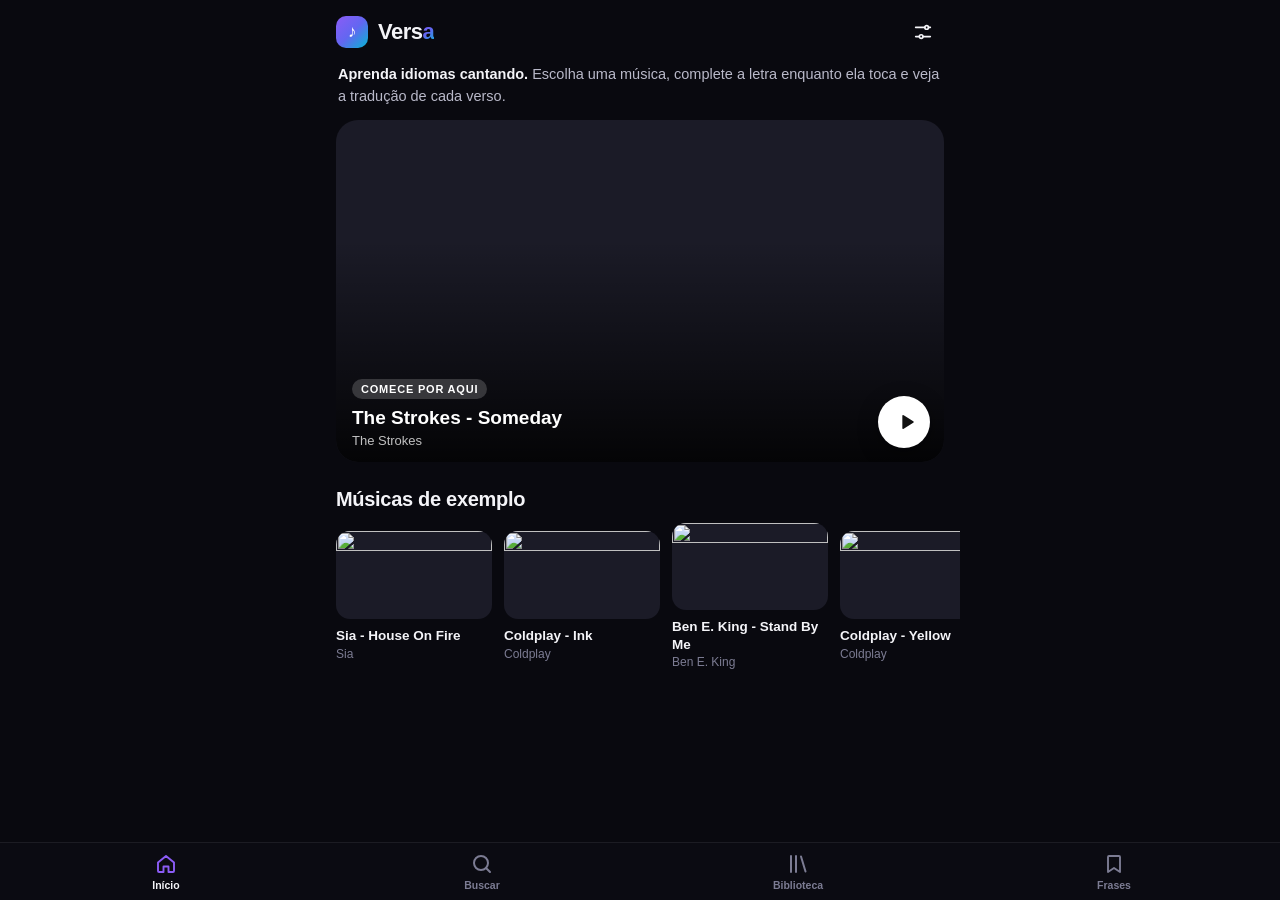
==== commit a11d04d5: "Nome Versa e revisão dos textos do app - App renomeado para Versa (título, logo, ícone da Tela de In" ====
--- a/index.html
+++ b/index.html
@@ -6,12 +6,12 @@
 <meta name="apple-mobile-web-app-capable" content="yes">
 <meta name="mobile-web-app-capable" content="yes">
 <meta name="apple-mobile-web-app-status-bar-style" content="black-translucent">
-<meta name="apple-mobile-web-app-title" content="sosLyricGap">
+<meta name="apple-mobile-web-app-title" content="Versa">
 <meta name="theme-color" content="#0b0b14">
 <link rel="manifest" href="manifest.json">
 <link rel="apple-touch-icon" href="icons/icon-180.png">
 <link rel="icon" href="icons/icon-192.png">
-<title>sosLyricGap</title>
+<title>Versa</title>
 <meta name="author" content="Sóstenes Rondena">
 <link rel="stylesheet" href="style.css">
 </head>
@@ -47,7 +47,7 @@
     <symbol id="i-text" viewBox="0 0 24 24"><path d="M5 6h14M5 11h14M5 16h9" fill="none" stroke="currentColor" stroke-width="1.9" stroke-linecap="round"/></symbol>
     <symbol id="i-note" viewBox="0 0 24 24"><path d="M9 18V6l10-2v12" fill="none" stroke="currentColor" stroke-width="1.9" stroke-linejoin="round"/><circle cx="6.5" cy="18" r="2.5" fill="currentColor"/><circle cx="16.5" cy="16" r="2.5" fill="currentColor"/></symbol>
     <symbol id="i-mic" viewBox="0 0 24 24"><rect x="9" y="3" width="6" height="11" rx="3" fill="none" stroke="currentColor" stroke-width="1.9"/><path d="M5.5 11a6.5 6.5 0 0 0 13 0M12 17.5V21M8.5 21h7" fill="none" stroke="currentColor" stroke-width="1.9" stroke-linecap="round"/></symbol>
-    <symbol id="i-share"viewBox="0 0 24 24"><path d="M12 15V4M8 8l4-4 4 4M5 12v7a1 1 0 0 0 1 1h12a1 1 0 0 0 1-1v-7" fill="none" stroke="currentColor" stroke-width="1.9" stroke-linecap="round" stroke-linejoin="round"/></symbol>
+    <symbol id="i-share" viewBox="0 0 24 24"><path d="M12 15V4M8 8l4-4 4 4M5 12v7a1 1 0 0 0 1 1h12a1 1 0 0 0 1-1v-7" fill="none" stroke="currentColor" stroke-width="1.9" stroke-linecap="round" stroke-linejoin="round"/></symbol>
   </defs>
 </svg>
 
@@ -56,7 +56,7 @@
 <!-- ================= HOME (tabs) ================= -->
 <section id="home" class="view">
   <header class="apphead">
-    <div class="logo" id="homeLogo"><span class="mark">♪</span><span class="lname"><span class="sos">sos</span>Lyric<span class="grad">Gap</span></span></div>
+    <div class="logo" id="homeLogo"><span class="mark">♪</span><span class="lname">Vers<span class="grad">a</span></span></div>
     <h1 id="headTitle" class="hidden"></h1>
     <button class="iconbtn" id="btnSettings" aria-label="Configurações"><svg><use href="#i-gear"/></svg></button>
   </header>
@@ -108,7 +108,7 @@
   <!-- lyrics source -->
   <div id="pLyrics" class="pane">
     <div class="card">
-      <div class="cardhead"><span class="ico"><svg><use href="#i-text"/></svg></span><div><b>Letra da música</b><small>Precisamos da letra sincronizada para jogar</small></div></div>
+      <div class="cardhead"><span class="ico"><svg><use href="#i-text"/></svg></span><div><b>Letra da música</b><small>Escolha a versão da letra para começar</small></div></div>
       <div class="seg small" id="lyrTabs"><button data-tab="search" class="on">Buscar</button><button data-tab="paste">Colar letra</button></div>
       <div id="lyrSearch">
         <div class="row2"><input id="qTrack" placeholder="Música"><input id="qArtist" placeholder="Artista"></div>
@@ -116,7 +116,7 @@
         <div id="lrcResults" class="list"></div>
       </div>
       <div id="lyrPaste" class="hidden">
-        <p class="caption">Cole a letra com uma frase por linha. Em seguida você marca o tempo de cada frase no ritmo da música (só uma vez). Também aceita o formato LRC.</p>
+        <p class="caption">Cole a letra com uma frase por linha. Depois você marca o ritmo de cada frase uma única vez, ouvindo a música.</p>
         <textarea id="pasteBox" rows="8" placeholder="Cole a letra aqui…"></textarea>
         <button id="pasteBtn" class="btn primary wide">Continuar</button>
       </div>
@@ -138,7 +138,7 @@
         <button class="ctrl" id="sPlay"><svg><use href="#i-play"/></svg><span>Play</span></button>
       </div>
       <div class="chips center-row">
-        <button class="chip" id="sGap">Fim de frase (solo)</button>
+        <button class="chip" id="sGap">Marcar fim (instrumental)</button>
         <button class="chip" id="sSpeed">1x</button>
         <button class="chip" id="sCancel">Cancelar</button>
       </div>
@@ -148,6 +148,7 @@
 
   <!-- ready -->
   <div id="pReady" class="pane">
+    <div id="syncHint"></div>
     <div class="tiles">
       <div class="tile"><b id="rLines">0</b><span>frases</span></div>
       <div class="tile"><b id="rBest">—</b><span>recorde</span></div>
@@ -164,6 +165,7 @@
       <button class="cta alt" id="karBtn"><svg><use href="#i-mic"/></svg>Karaokê</button>
     </div>
     <p class="caption center-text">Karaokê: a letra rola junto com a música, com a tradução ao lado. Sem lacunas e sem pontos.</p>
+    <button class="btn tonal wide" id="explainBtn">✨ Entender a música</button>
   </div>
 
   <!-- karaoke -->
--- a/style.css
+++ b/style.css
@@ -455,3 +455,30 @@
 .tropt > span{display:block;font-size:15.5px;line-height:1.4}
 .tropt textarea{margin-top:2px;background:var(--s1);font-size:15.5px}
 .tropt .btn.wide{margin-top:8px}
+
+/* ============ AI (Claude) ============ */
+.trai{display:inline-grid;place-items:center;width:28px;height:28px;margin:-4px 0 -4px 2px;vertical-align:middle;border-radius:50%;font-size:14px;font-style:normal;opacity:.85;filter:saturate(1.2)}
+.trai:hover,.trai:active{background:var(--s2);opacity:1}
+.aibox{background:var(--s2);border-radius:14px;padding:14px;margin-top:12px;min-height:56px}
+.aitr{font-size:17px;font-weight:650;line-height:1.4;color:var(--text)}
+.ainote{font-size:14px;line-height:1.5;color:var(--text2);margin-top:8px}
+.ainote b{color:#c4b5fd}
+.ainote.err{color:#fb7185;margin-top:0}
+.aisaved{display:block;margin-top:10px;font-size:12px;color:var(--ok)}
+.tropt.aiopt{border:1px solid rgba(139,92,246,.35);background:rgba(139,92,246,.1)}
+.aiico{width:22px;text-align:center;font-size:17px}
+#explainBtn{margin-top:14px}
+.explain{background:var(--s2);border-radius:14px;padding:4px 16px 12px;margin-top:4px;font-size:14.5px;line-height:1.6;color:var(--text2)}
+.explain h4{margin:14px 0 4px;font-size:15px;color:var(--text)}
+.explain p{margin:4px 0}
+.explain ul{margin:4px 0;padding-left:18px}
+.explain li{margin:4px 0}
+.explain b{color:var(--text)}
+.trbtns{white-space:nowrap;display:inline-block}
+.synchint{background:rgba(251,191,36,.08);border:1px solid rgba(251,191,36,.25);border-radius:16px;padding:14px;margin-bottom:12px}
+.synchint b{display:block;font-size:15px;margin-bottom:4px}
+.synchint span{display:block;font-size:13.5px;line-height:1.5;color:var(--text2)}
+.synchint .sheetbtns{margin-top:12px}
+.qsstep{text-align:center;font-size:12px;font-weight:700;letter-spacing:.6px;text-transform:uppercase;color:var(--a2)}
+.qsline{font-size:19px;font-weight:700;margin:10px 0}
+.qsbox{display:flex;justify-content:center;margin:8px 0 4px}
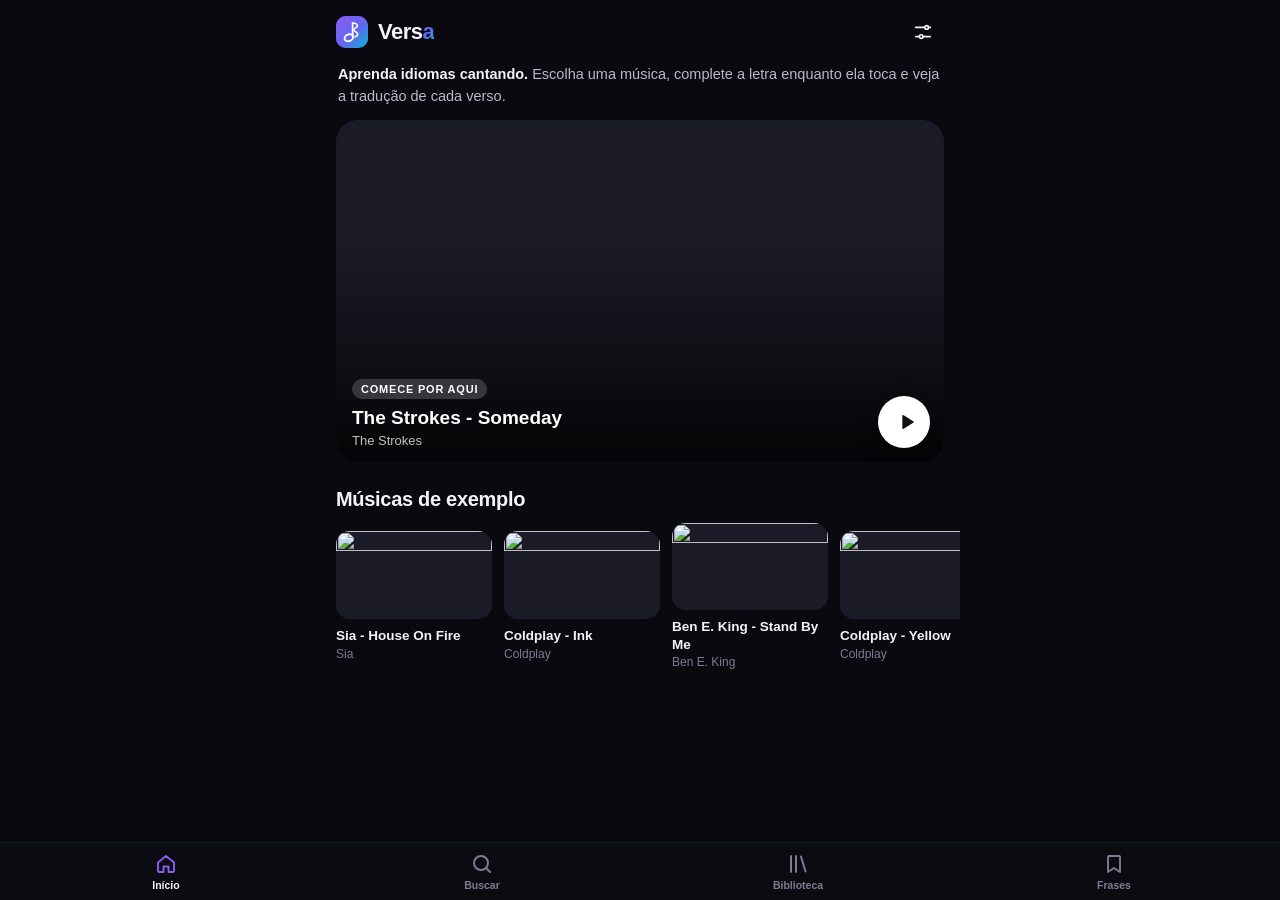
==== commit cccb9ac6: "Novo ícone do Versa: colcheia com cabeça "o" e bandeirinha "s" - Ícones da Tela de Início (iOS e And" ====
--- a/index.html
+++ b/index.html
@@ -10,7 +10,8 @@
 <meta name="theme-color" content="#0b0b14">
 <link rel="manifest" href="manifest.json">
 <link rel="apple-touch-icon" href="icons/icon-180.png">
-<link rel="icon" href="icons/icon-192.png">
+<link rel="icon" type="image/svg+xml" href="icons/icon.svg">
+<link rel="icon" type="image/png" href="icons/icon-192.png">
 <title>Versa</title>
 <meta name="author" content="Sóstenes Rondena">
 <link rel="stylesheet" href="style.css">
@@ -56,7 +57,7 @@
 <!-- ================= HOME (tabs) ================= -->
 <section id="home" class="view">
   <header class="apphead">
-    <div class="logo" id="homeLogo"><span class="mark">♪</span><span class="lname">Vers<span class="grad">a</span></span></div>
+    <div class="logo" id="homeLogo"><img class="mark" src="icons/icon.svg" alt=""><span class="lname">Vers<span class="grad">a</span></span></div>
     <h1 id="headTitle" class="hidden"></h1>
     <button class="iconbtn" id="btnSettings" aria-label="Configurações"><svg><use href="#i-gear"/></svg></button>
   </header>
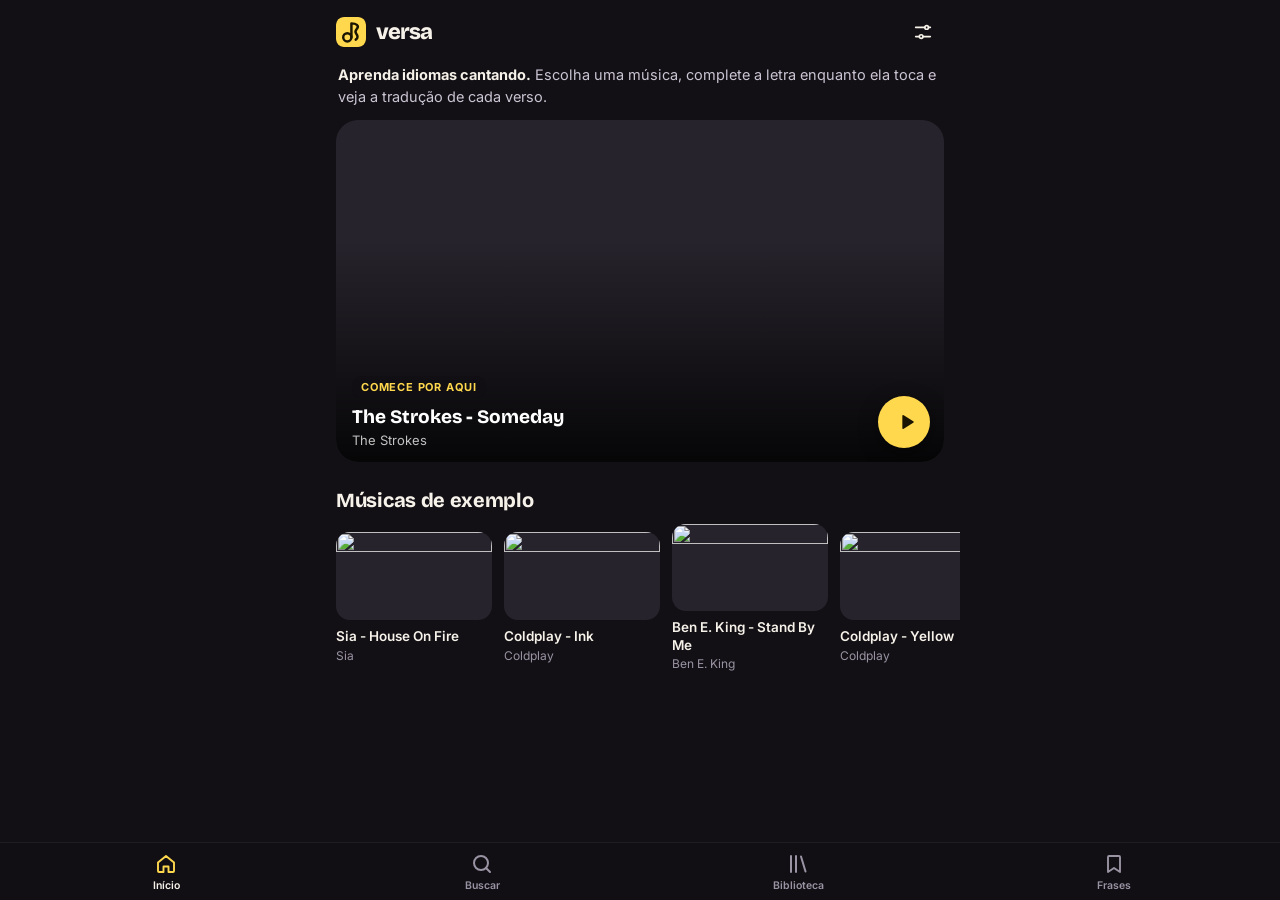
==== commit e8166f48: "Nova identidade visual (Palco), ajustes da tela de jogo e tradução sem falhas - Direção Palco: fundo" ====
--- a/index.html
+++ b/index.html
@@ -7,13 +7,16 @@
 <meta name="mobile-web-app-capable" content="yes">
 <meta name="apple-mobile-web-app-status-bar-style" content="black-translucent">
 <meta name="apple-mobile-web-app-title" content="Versa">
-<meta name="theme-color" content="#0b0b14">
+<meta name="theme-color" content="#121015">
 <link rel="manifest" href="manifest.json">
 <link rel="apple-touch-icon" href="icons/icon-180.png">
 <link rel="icon" type="image/svg+xml" href="icons/icon.svg">
 <link rel="icon" type="image/png" href="icons/icon-192.png">
 <title>Versa</title>
 <meta name="author" content="Sóstenes Rondena">
+<link rel="preconnect" href="https://fonts.googleapis.com">
+<link rel="preconnect" href="https://fonts.gstatic.com" crossorigin>
+<link href="https://fonts.googleapis.com/css2?family=Bricolage+Grotesque:opsz,wght@12..96,600;12..96,700;12..96,800&family=Inter:wght@400;500;600;700&display=swap" rel="stylesheet">
 <link rel="stylesheet" href="style.css">
 </head>
 <body data-view="home">
@@ -47,6 +50,8 @@
     <symbol id="i-edit" viewBox="0 0 24 24"><path d="M4 20h4L19 9l-4-4L4 16zM13.5 6.5l4 4" fill="none" stroke="currentColor" stroke-width="1.9" stroke-linejoin="round"/></symbol>
     <symbol id="i-text" viewBox="0 0 24 24"><path d="M5 6h14M5 11h14M5 16h9" fill="none" stroke="currentColor" stroke-width="1.9" stroke-linecap="round"/></symbol>
     <symbol id="i-note" viewBox="0 0 24 24"><path d="M9 18V6l10-2v12" fill="none" stroke="currentColor" stroke-width="1.9" stroke-linejoin="round"/><circle cx="6.5" cy="18" r="2.5" fill="currentColor"/><circle cx="16.5" cy="16" r="2.5" fill="currentColor"/></symbol>
+    <symbol id="i-flame" viewBox="0 0 24 24"><path d="M12 3c1 3.5 5 5.5 5 10a5 5 0 0 1-10 0c0-2.4 1.3-3.9 2.5-5 .2 1.6 1 2.6 2 3 0-3 .2-5.3.5-8z" fill="none" stroke="currentColor" stroke-width="1.9" stroke-linejoin="round"/></symbol>
+    <symbol id="i-spark" viewBox="0 0 24 24"><path d="M12 3l1.8 5.2L19 10l-5.2 1.8L12 17l-1.8-5.2L5 10l5.2-1.8zM18.5 15l.8 2.2 2.2.8-2.2.8-.8 2.2-.8-2.2-2.2-.8 2.2-.8z" fill="currentColor"/></symbol>
     <symbol id="i-mic" viewBox="0 0 24 24"><rect x="9" y="3" width="6" height="11" rx="3" fill="none" stroke="currentColor" stroke-width="1.9"/><path d="M5.5 11a6.5 6.5 0 0 0 13 0M12 17.5V21M8.5 21h7" fill="none" stroke="currentColor" stroke-width="1.9" stroke-linecap="round"/></symbol>
     <symbol id="i-share" viewBox="0 0 24 24"><path d="M12 15V4M8 8l4-4 4 4M5 12v7a1 1 0 0 0 1 1h12a1 1 0 0 0 1-1v-7" fill="none" stroke="currentColor" stroke-width="1.9" stroke-linecap="round" stroke-linejoin="round"/></symbol>
   </defs>
@@ -57,7 +62,7 @@
 <!-- ================= HOME (tabs) ================= -->
 <section id="home" class="view">
   <header class="apphead">
-    <div class="logo" id="homeLogo"><img class="mark" src="icons/icon.svg" alt=""><span class="lname">Vers<span class="grad">a</span></span></div>
+    <div class="logo" id="homeLogo"><img class="mark" src="icons/icon.svg" alt=""><span class="lname">versa</span></div>
     <h1 id="headTitle" class="hidden"></h1>
     <button class="iconbtn" id="btnSettings" aria-label="Configurações"><svg><use href="#i-gear"/></svg></button>
   </header>
@@ -166,7 +171,10 @@
       <button class="cta alt" id="karBtn"><svg><use href="#i-mic"/></svg>Karaokê</button>
     </div>
     <p class="caption center-text">Karaokê: a letra rola junto com a música, com a tradução ao lado. Sem lacunas e sem pontos.</p>
-    <button class="btn tonal wide" id="explainBtn">✨ Entender a música</button>
+    <div class="airow">
+      <button class="btn tonal" id="songTrBtn"><svg class="spk"><use href="#i-spark"/></svg>Traduzir a música</button>
+      <button class="btn tonal" id="explainBtn"><svg class="spk"><use href="#i-spark"/></svg>Entender a música</button>
+    </div>
   </div>
 
   <!-- karaoke -->
@@ -175,6 +183,7 @@
       <button class="endbtn" id="kQuit"><svg><use href="#i-close"/></svg>Encerrar</button>
       <span class="grow1"></span>
       <button class="chip" id="kTr">Tradução ao lado</button>
+      <button class="iconbtn sm kai" id="kAiSong" aria-label="Tradução inteligente da música" title="Tradução inteligente da música"><svg><use href="#i-spark"/></svg></button>
       <button class="iconbtn sm" id="kSet" aria-label="Configurações"><svg><use href="#i-gear"/></svg></button>
     </div>
     <div class="bar thin"><div id="kProgress"></div></div>
@@ -194,16 +203,16 @@
       <span class="grow1"></span>
       <div class="pill okp" title="Palavras certas">✓<b id="hudOk">0</b></div>
       <div class="pill badp" title="Erros">✗<b id="hudMiss">0</b></div>
-      <div class="pill" title="Acertos seguidos">🔥<b id="hudStreak">0</b></div>
+      <div class="pill" title="Acertos seguidos"><svg class="pi"><use href="#i-flame"/></svg><b id="hudStreak">0</b></div>
       <button class="iconbtn sm" id="gSet" aria-label="Configurações"><svg><use href="#i-gear"/></svg></button>
     </div>
     <div class="bar thin"><div id="progress"></div></div>
     <div class="lyrics game">
       <div id="lPrev" class="prevcard empty"></div>
       <div id="lCur" class="line cur"></div>
-      <div class="adjwrap"><button id="gAdj" class="adjbtn hidden"><svg><use href="#i-sync"/></svg><span>Verso cortado? Ajustar tempo</span></button></div>
-    </div>
-    <div id="status" class="status"></div>
+    </div>
+    <!-- feedback text is announced to screen readers only; on screen the buttons, colours and ring already say it -->
+    <div id="status" class="status sr-only" role="status" aria-live="polite"></div>
 
     <div id="pad" class="pad">
       <button class="opt up" data-k="0"></button>
--- a/style.css
+++ b/style.css
@@ -1,16 +1,20 @@
-/* ============ sosLyricGap — design tokens ============ */
+/* ============ Versa · design tokens (Palco) ============ */
 :root{
-  --bg:#09090f; --s1:#13131c; --s2:#1b1b27; --s3:#262634; --line:rgba(255,255,255,.07);
-  --text:#f4f4f8; --text2:#b9b9c9; --muted:#7c7c93;
-  --a1:#8b5cf6; --a2:#06b6d4; --grad:linear-gradient(135deg,#8b5cf6 0%,#6366f1 50%,#06b6d4 100%);
-  --c0:#8b5cf6; --c1:#06b6d4; --c2:#f43f5e; --c3:#f59e0b;
-  --ok:#22c55e; --bad:#f43f5e; --warn:#fbbf24;
+  --bg:#121015; --s1:#1c1920; --s2:#27232c; --s3:#332e39; --line:rgba(255,255,255,.06);
+  --text:#f6f1e9; --text2:#cbc4d3; --muted:#9a93a3;
+  --acc:#ffd84d; --acc-ink:#1a1500;              /* the one brand colour: highlighter yellow */
+  --a1:var(--acc); --a2:#8fe3cf;                 /* a2 = translations / info (mint) */
+  --grad:var(--acc);
+  --c0:#8b5cf6; --c1:#06b6d4; --c2:#f43f5e; --c3:#f59e0b;   /* answer pad: one colour per key */
+  --ok:#8be08f; --bad:#ff7b6b; --warn:#ffb547;
+  --font-ui:Inter,-apple-system,BlinkMacSystemFont,"Segoe UI",Roboto,sans-serif;
+  --font-display:"Bricolage Grotesque",Inter,-apple-system,"Segoe UI",sans-serif;
   --r:18px;
   --st:env(safe-area-inset-top,0px); --sb:env(safe-area-inset-bottom,0px);
   --tabh:58px;
 }
 *{box-sizing:border-box;-webkit-tap-highlight-color:transparent}
-html,body{margin:0;background:var(--bg);color:var(--text);font-family:-apple-system,BlinkMacSystemFont,"SF Pro Text","Inter","Segoe UI",Roboto,sans-serif;-webkit-text-size-adjust:100%;-webkit-font-smoothing:antialiased}
+html,body{margin:0;background:var(--bg);color:var(--text);font-family:var(--font-ui);-webkit-text-size-adjust:100%;-webkit-font-smoothing:antialiased}
 body{min-height:100dvh;overscroll-behavior-y:none}
 svg{width:22px;height:22px;display:block;flex:none}
 .hidden{display:none!important}
@@ -44,10 +48,10 @@
 .iconbtn.on{color:var(--warn)}
 .btn{display:inline-flex;align-items:center;justify-content:center;gap:8px;border-radius:14px;padding:13px 18px;font-size:15px;font-weight:600;background:var(--s2)}
 .btn.primary{background:var(--grad);color:#fff}
-.btn.tonal{background:rgba(139,92,246,.16);color:#c4b5fd}
+.btn.tonal{background:rgba(255,216,77,.16);color:var(--acc)}
 .btn.danger{background:rgba(244,63,94,.12);color:#fb7185}
 .btn.wide{width:100%;margin-top:12px}
-.cta{display:flex;align-items:center;justify-content:center;gap:10px;width:100%;height:58px;border-radius:18px;background:var(--grad);color:#fff;font-size:18px;font-weight:700;letter-spacing:.2px;margin-top:16px;box-shadow:0 10px 30px -8px rgba(99,102,241,.6)}
+.cta{display:flex;align-items:center;justify-content:center;gap:10px;width:100%;height:58px;border-radius:18px;background:var(--grad);color:#fff;font-size:18px;font-weight:700;letter-spacing:.2px;margin-top:16px;box-shadow:0 10px 30px -8px rgba(255,216,77,.22)}
 .cta svg{width:22px;height:22px}
 .chips{display:flex;gap:8px;flex-wrap:wrap;margin-top:14px}
 .chips.center-row{justify-content:center}
@@ -72,7 +76,7 @@
 .ttl small{font-size:12px;color:var(--muted);white-space:nowrap;overflow:hidden;text-overflow:ellipsis;margin-top:1px}
 
 /* ============ tab bar ============ */
-.tabbar{position:fixed;left:0;right:0;bottom:0;z-index:30;display:flex;justify-content:space-around;height:calc(var(--tabh) + var(--sb));padding:6px 8px var(--sb);background:rgba(13,13,20,.82);backdrop-filter:blur(20px);-webkit-backdrop-filter:blur(20px);border-top:1px solid var(--line)}
+.tabbar{position:fixed;left:0;right:0;bottom:0;z-index:30;display:flex;justify-content:space-around;height:calc(var(--tabh) + var(--sb));padding:6px 8px var(--sb);background:rgba(18,16,21,.92);backdrop-filter:blur(20px);-webkit-backdrop-filter:blur(20px);border-top:1px solid var(--line)}
 body[data-view=song] .tabbar{display:none}
 .tabbar button{flex:1;max-width:110px;display:flex;flex-direction:column;align-items:center;gap:3px;font-size:10.5px;font-weight:600;color:var(--muted);padding-top:3px}
 .tabbar button svg{width:24px;height:24px}
@@ -96,11 +100,11 @@
 .cardhead > div{flex:1;min-width:0}
 .cardhead b{display:block;font-size:16px;font-weight:700}
 .cardhead small{display:block;font-size:13px;color:var(--muted);margin-top:2px}
-.cardhead .ico{width:40px;height:40px;border-radius:12px;background:rgba(139,92,246,.15);color:#c4b5fd;display:grid;place-items:center;flex:none}
+.cardhead .ico{width:40px;height:40px;border-radius:12px;background:rgba(255,216,77,.15);color:var(--acc);display:grid;place-items:center;flex:none}
 .counter{font-size:13px;font-weight:700;color:var(--text2);background:var(--s2);padding:5px 10px;border-radius:999px;font-variant-numeric:tabular-nums}
 
 /* hero / onboarding */
-.hero{border-radius:24px;padding:24px 20px;background:radial-gradient(120% 120% at 100% 0%,rgba(6,182,212,.35),transparent 55%),radial-gradient(120% 120% at 0% 100%,rgba(139,92,246,.45),transparent 60%),var(--s1);border:1px solid var(--line);margin-top:8px}
+.hero{border-radius:24px;padding:24px 20px;background:radial-gradient(120% 120% at 100% 0%,rgba(143,227,207,.14),transparent 55%),radial-gradient(120% 120% at 0% 100%,rgba(255,216,77,.16),transparent 60%),var(--s1);border:1px solid var(--line);margin-top:8px}
 .hero h2{margin:0 0 8px;font-size:26px;line-height:1.15;font-weight:800;letter-spacing:-.5px}
 .hero p{margin:0 0 18px;color:var(--text2);font-size:15px;line-height:1.5}
 .steps{display:flex;flex-direction:column;gap:12px;margin-top:22px}
@@ -176,7 +180,7 @@
 /* sync */
 .synclyrics{min-height:130px;display:flex;flex-direction:column;justify-content:center;gap:8px;text-align:center;padding:6px 0}
 .synccontrols{display:flex;align-items:center;justify-content:space-around;margin:10px 0 2px}
-.markbtn{width:116px;height:116px;border-radius:50%;background:var(--grad);color:#fff;font-weight:800;font-size:16px;letter-spacing:1px;box-shadow:0 12px 34px -8px rgba(99,102,241,.7)}
+.markbtn{width:116px;height:116px;border-radius:50%;background:var(--grad);color:#fff;font-weight:800;font-size:16px;letter-spacing:1px;box-shadow:0 12px 34px -8px rgba(255,216,77,.22)}
 
 /* ============ game ============ */
 .lyrics.game{display:block;padding:12px 0 4px}
@@ -316,7 +320,7 @@
 .prog-info > small{display:block;font-size:13px;color:var(--muted);margin-top:2px}
 .prog-chips{display:flex;gap:6px;margin-top:8px;flex-wrap:wrap}
 .pchip{font-size:12px;font-weight:700;padding:4px 9px;border-radius:999px;background:var(--s2);color:var(--text2)}
-.pchip.lvl{background:rgba(139,92,246,.16);color:#c4b5fd}
+.pchip.lvl{background:rgba(255,216,77,.16);color:var(--acc)}
 .prog-stats{display:grid;grid-template-columns:repeat(3,1fr);margin-top:14px;padding-top:12px;border-top:1px solid var(--line);text-align:center}
 .prog-stats div + div{border-left:1px solid var(--line)}
 .prog-stats b{display:block;font-size:20px;font-weight:800;font-variant-numeric:tabular-nums}
@@ -341,18 +345,18 @@
 .statgrid div{background:var(--s2);border-radius:14px;padding:12px 6px;text-align:center}
 .statgrid b{display:block;font-size:19px;font-weight:800;font-variant-numeric:tabular-nums;white-space:nowrap}
 .statgrid span{font-size:11.5px;color:var(--muted);line-height:1.25;display:block;margin-top:2px}
-.todayline{display:flex;justify-content:space-around;background:rgba(139,92,246,.1);border-radius:12px;padding:10px 8px;font-size:13px;color:var(--text2);margin-bottom:12px}
+.todayline{display:flex;justify-content:space-around;background:rgba(255,216,77,.1);border-radius:12px;padding:10px 8px;font-size:13px;color:var(--text2);margin-bottom:12px}
 .todayline b{color:var(--text)}
 
 /* heatmap — sequential violet ramp, dim → bright on the dark surface */
 .heatwrap{margin-top:14px;padding-top:12px;border-top:1px solid var(--line)}
 .heatmap{width:100%;height:auto;display:block}
 .heatmap .hlbl{fill:var(--muted);font-size:9px}
-.h0{fill:#22222f;background:#22222f}
-.h1{fill:#3b2f6b;background:#3b2f6b}
-.h2{fill:#5b45b0;background:#5b45b0}
-.h3{fill:#8461f0;background:#8461f0}
-.h4{fill:#c2b0ff;background:#c2b0ff}
+.h0{fill:#27232c;background:#27232c}
+.h1{fill:#4d4321;background:#4d4321}
+.h2{fill:#8f7a2a;background:#8f7a2a}
+.h3{fill:#d4b23a;background:#d4b23a}
+.h4{fill:#ffd84d;background:#ffd84d}
 .heatmap .htoday{stroke:var(--text);stroke-width:1.5}
 .heatmap .hsel{stroke:var(--a2);stroke-width:2}
 .heatlegend{display:flex;align-items:center;justify-content:flex-end;gap:3px;margin-top:8px;font-size:11px;color:var(--muted)}
@@ -373,7 +377,7 @@
 .stats.four{grid-template-columns:repeat(4,1fr)}
 .stats.four b{font-size:21px}
 .stats .okc{color:var(--ok)} .stats .badc{color:var(--bad)}
-.scoreline{display:grid;grid-template-columns:1fr 1fr;gap:6px 10px;background:rgba(139,92,246,.1);border-radius:12px;padding:10px 12px;font-size:13px;color:var(--text2);margin-bottom:10px}
+.scoreline{display:grid;grid-template-columns:1fr 1fr;gap:6px 10px;background:rgba(255,216,77,.1);border-radius:12px;padding:10px 12px;font-size:13px;color:var(--text2);margin-bottom:10px}
 .scoreline b{color:var(--text)}
 
 /* translation under the verse being sung: bigger and right there */
@@ -398,7 +402,7 @@
 .kpad{height:40%}
 .kline{position:relative;padding:9px 38px 9px 6px;border-radius:12px;cursor:pointer;transition:opacity .3s,background .3s;opacity:.45}
 .kline.past{opacity:.3}
-.kline.on{opacity:1;background:rgba(139,92,246,.1)}
+.kline.on{opacity:1;background:rgba(255,216,77,.1)}
 .ko{font-size:17px;font-weight:650;line-height:1.35;transition:font-size .2s,color .2s}
 .kline.on .ko{font-size:22px;font-weight:750;color:#fff}
 .kt{font-size:14.5px;line-height:1.35;color:var(--a2);font-style:italic}
@@ -449,9 +453,9 @@
 .trfix:hover,.trfix:active{background:var(--s2);color:var(--text);opacity:1}
 .tropt{display:block;width:100%;text-align:left;background:var(--s2);border:1.5px solid transparent;border-radius:14px;padding:11px 13px;margin-top:8px}
 .tropt:disabled{opacity:.6;pointer-events:none}
-.tropt.on{border-color:var(--a1);background:rgba(139,92,246,.12)}
+.tropt.on{border-color:var(--a1);background:rgba(255,216,77,.12)}
 .tropt small{display:block;font-size:11.5px;font-weight:700;color:var(--muted);text-transform:uppercase;letter-spacing:.4px;margin-bottom:4px}
-.tropt.on small{color:#c4b5fd}
+.tropt.on small{color:var(--acc)}
 .tropt > span{display:block;font-size:15.5px;line-height:1.4}
 .tropt textarea{margin-top:2px;background:var(--s1);font-size:15.5px}
 .tropt .btn.wide{margin-top:8px}
@@ -462,10 +466,10 @@
 .aibox{background:var(--s2);border-radius:14px;padding:14px;margin-top:12px;min-height:56px}
 .aitr{font-size:17px;font-weight:650;line-height:1.4;color:var(--text)}
 .ainote{font-size:14px;line-height:1.5;color:var(--text2);margin-top:8px}
-.ainote b{color:#c4b5fd}
+.ainote b{color:var(--acc)}
 .ainote.err{color:#fb7185;margin-top:0}
 .aisaved{display:block;margin-top:10px;font-size:12px;color:var(--ok)}
-.tropt.aiopt{border:1px solid rgba(139,92,246,.35);background:rgba(139,92,246,.1)}
+.tropt.aiopt{border:1px solid rgba(255,216,77,.35);background:rgba(255,216,77,.1)}
 .aiico{width:22px;text-align:center;font-size:17px}
 #explainBtn{margin-top:14px}
 .explain{background:var(--s2);border-radius:14px;padding:4px 16px 12px;margin-top:4px;font-size:14.5px;line-height:1.6;color:var(--text2)}
@@ -482,3 +486,96 @@
 .qsstep{text-align:center;font-size:12px;font-weight:700;letter-spacing:.6px;text-transform:uppercase;color:var(--a2)}
 .qsline{font-size:19px;font-weight:700;margin:10px 0}
 .qsbox{display:flex;justify-content:center;margin:8px 0 4px}
+.airow{display:flex;gap:10px;margin-top:14px}
+.airow .btn{flex:1;padding:13px 10px;font-size:14px}
+#explainBtn{margin-top:0}
+.kai{font-size:15px}
+.songtr{list-style:none;margin:0;padding:0;display:flex;flex-direction:column;gap:8px;max-height:58dvh;overflow:auto}
+.songtr li{background:var(--s2);border-radius:12px;padding:10px 12px;display:flex;flex-direction:column;gap:3px}
+.songtr .so{font-size:13px;color:var(--muted)}
+.songtr .st{font-size:15.5px;font-weight:600;color:var(--text);line-height:1.4}
+.songtr .sn{font-size:13px;color:var(--text2);line-height:1.45}
+.songtr .sn b{color:var(--acc)}
+.suggesthead{display:flex;align-items:center;gap:8px;font-size:13px;font-weight:700;color:var(--text2);margin:16px 2px 8px;text-transform:uppercase;letter-spacing:.5px}
+.suggesthead span{font-size:17px}
+.suggest button{font-size:13.5px;padding:9px 13px}
+
+/* ================================================================
+   Palco · component layer
+   One brand colour (highlighter yellow), display type for lyrics and
+   titles, neutral answer pad, gaps drawn as a highlighter stroke.
+   ================================================================ */
+
+/* type */
+.apphead h1,.logo,.hero h2,.sectionhead h2,.listhead h3,.feature b,.cardhead b,.sheet h3,.cliptext,
+.line.cur,.lyrics.game .line.cur,.synclyrics .line.cur,.stats b,.tile b,.prog-stats b,.ringwrap b,.lvlbadge,.prog-info > b,.lvlinfo b{font-family:var(--font-display)}
+.logo{font-weight:800;letter-spacing:-.9px}
+.logo .mark{width:30px;height:30px;border-radius:8px;background:none;display:block}
+.line.cur{font-weight:700;letter-spacing:-.4px}
+.lyrics.game .line.cur{font-size:24px;line-height:1.28}
+.hero h2{letter-spacing:-.8px}
+
+/* text on the yellow brand colour is dark ink */
+.btn.primary,.cta,.send,.markbtn,.lvlbadge{background:var(--acc);color:var(--acc-ink)}
+.cta{box-shadow:0 10px 28px -12px rgba(255,216,77,.45)}
+.markbtn{box-shadow:0 12px 30px -10px rgba(255,216,77,.45)}
+.btn.tonal{background:rgba(255,216,77,.12);color:var(--acc)}
+.feature .fab{background:var(--acc);color:var(--acc-ink)}
+.feature .eyebrow{background:rgba(18,16,21,.55);color:var(--acc)}
+.thumb.sq{background:var(--s2);color:var(--acc)}
+.check.on svg{color:var(--acc-ink)}
+.logo .grad{background:none;color:var(--acc)}
+.tabbar button.on svg{color:var(--acc)}
+.chip.on{background:var(--acc);color:var(--acc-ink)}
+
+/* hero: warm, quiet */
+.hero{background:radial-gradient(120% 90% at 100% 0%,rgba(255,216,77,.13),transparent 60%),var(--s1)}
+
+/* gaps: a highlighter stroke under the missing word */
+.gap{border-bottom:none;color:var(--text);letter-spacing:1px;padding:0 4px;border-radius:3px;
+  background:linear-gradient(transparent 58%,rgba(255,216,77,.85) 58%)}
+.gap.active{animation:hl 1.4s ease-in-out infinite}
+@keyframes hl{50%{background:linear-gradient(transparent 58%,rgba(255,216,77,.35) 58%)}}
+
+/* answer pad keeps its four colours (base .opt rules above) */
+.padcenter{background:var(--s2)}
+.replayBtn .ring circle{stroke:var(--acc)}
+
+/* small inline icons that replaced emoji */
+.ii{width:14px;height:14px;display:inline-block;vertical-align:-2px}
+.pi{width:13px;height:13px;display:inline-block;vertical-align:-2px;color:var(--acc)}
+.pchip .ii{color:var(--acc)}
+.spk{width:16px;height:16px;display:inline-block;vertical-align:-3px;margin-right:6px;color:var(--acc)}
+.h3i{width:18px;height:18px;display:inline-block;vertical-align:-3px;margin-right:6px;color:var(--acc)}
+.aiico{width:22px;height:22px;color:var(--acc)}
+.trai{color:var(--acc);font-size:0;filter:none}
+.trai svg{width:14px;height:14px}
+.kai{color:var(--acc)}
+.kai svg{width:18px;height:18px}
+.suggesthead .lc{font:700 10px var(--font-ui);letter-spacing:.5px;color:var(--acc-ink);background:var(--acc);border-radius:4px;padding:2px 5px}
+
+/* progress: yellow ring and bars, mint stays for translations */
+.goalring .fill{stroke:var(--acc)}
+.weekchart .b{fill:var(--acc)}
+.bar > div{background:var(--acc)}
+.badge{background:rgba(139,224,143,.14);color:var(--ok)}
+.notfound,.synchint{background:rgba(255,181,71,.08);border-color:rgba(255,181,71,.25)}
+.airow .btn{white-space:nowrap;font-size:13px;padding:13px 6px}
+.airow .spk{margin-right:5px}
+.grow > svg.aiico{color:var(--acc)}
+.sr-only{position:absolute!important;width:1px;height:1px;padding:0;margin:-1px;overflow:hidden;clip:rect(0 0 0 0);white-space:nowrap;border:0}
+.tradj{display:inline-grid;place-items:center;width:28px;height:28px;margin:-4px 0 -4px 2px;vertical-align:middle;border-radius:50%;color:var(--muted);opacity:.85;transition:color .2s,background .2s}
+.tradj svg{width:15px;height:15px}
+.tradj:hover,.tradj:active{background:var(--s2);color:var(--text);opacity:1}
+.tradj.hot{color:var(--warn);background:rgba(255,181,71,.12);opacity:1}
+.lyrics.game{padding-bottom:10px}
+/* previous-verse card: fold / unfold */
+/* the whole left strip of the card is the tap target; no transform, so it never moves under the finger */
+.prevfold{position:absolute;left:0;top:0;bottom:0;width:40px;border-radius:14px 0 0 14px;display:grid;place-items:center;color:var(--muted);touch-action:manipulation}
+.prevfold:active{transform:none;background:var(--s2);color:var(--text)}
+.prevfold svg{width:16px;height:16px;transform:rotate(-90deg)}
+@media (hover:hover){.prevfold:hover{background:var(--s2);color:var(--text)}}
+.prevcard.folded{min-height:0;padding:0;background:none;border-color:transparent;text-align:center;animation:fadein .2s}
+.prevpill{display:inline-flex;align-items:center;gap:6px;padding:5px 12px 5px 9px;border-radius:999px;font-size:12px;font-weight:600;color:var(--muted);background:var(--s1);border:1px solid var(--line)}
+.prevpill svg{width:13px;height:13px;transform:rotate(90deg)}
+.prevpill:active{color:var(--text)}
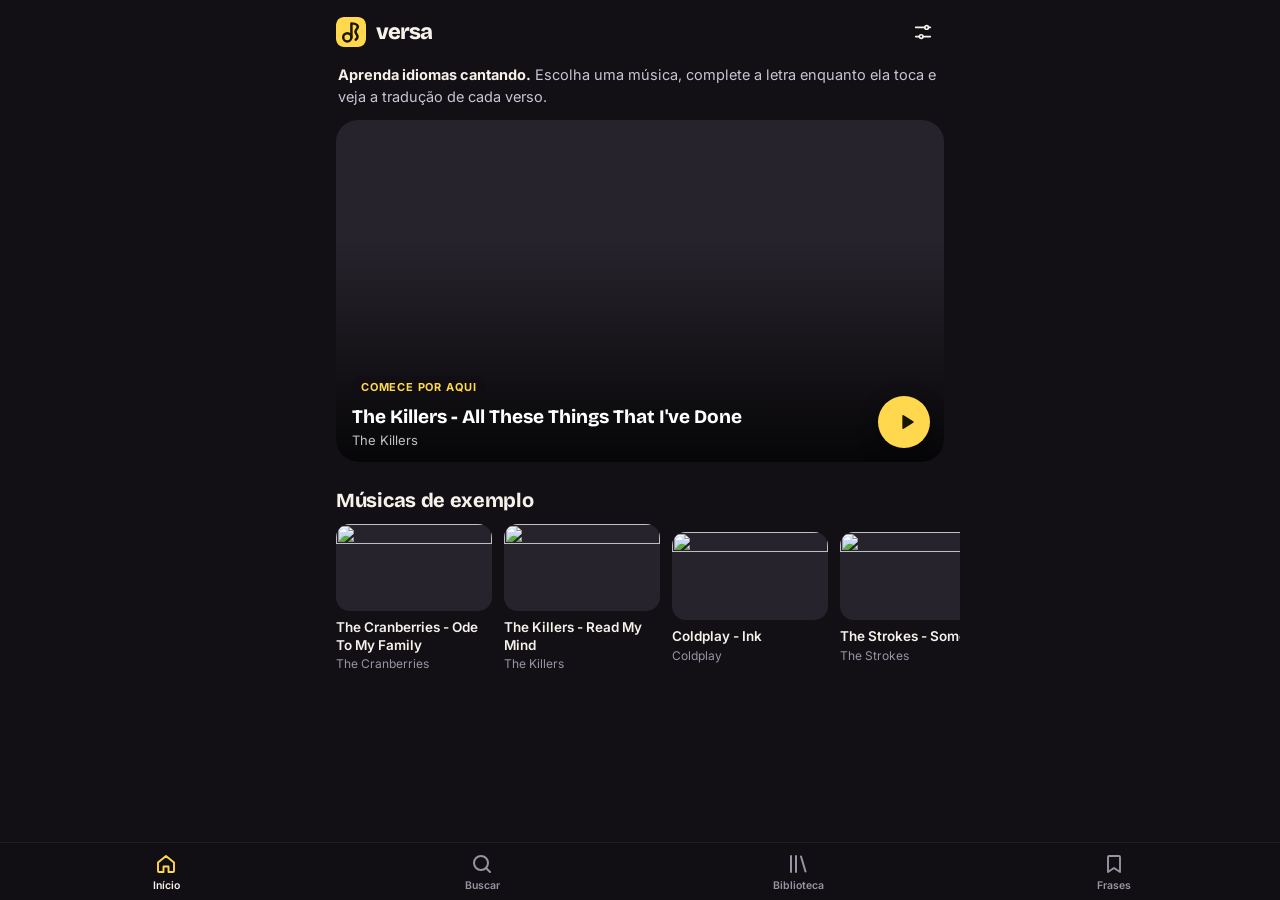
==== commit 04194720: "Versão 1.0.0: número da versão, aviso de atualização e CHANGELOG - Versionamento semântico; o número" ====
--- a/index.html
+++ b/index.html
@@ -17,7 +17,8 @@
 <link rel="preconnect" href="https://fonts.googleapis.com">
 <link rel="preconnect" href="https://fonts.gstatic.com" crossorigin>
 <link href="https://fonts.googleapis.com/css2?family=Bricolage+Grotesque:opsz,wght@12..96,600;12..96,700;12..96,800&family=Inter:wght@400;500;600;700&display=swap" rel="stylesheet">
-<link rel="stylesheet" href="style.css">
+<!-- VERSION: change ?v= on both lines below to publish a new version (MAJOR.MINOR.PATCH, see CHANGELOG.md) -->
+<link rel="stylesheet" href="style.css?v=1.0.0">
 </head>
 <body data-view="home">
 
@@ -249,7 +250,8 @@
   <div class="sheet-body"><div class="grabber"></div><div id="sheetContent"></div></div>
 </div>
 <div id="toast" class="toast"></div>
-
-<script src="app.js"></script>
+<div id="updateBar" class="updatebar hidden" role="status"><span id="updateTxt"></span><button id="updateBtn" type="button">Atualizar</button></div>
+
+<script src="app.js?v=1.0.0"></script>
 </body>
 </html>
--- a/style.css
+++ b/style.css
@@ -579,3 +579,12 @@
 .prevpill{display:inline-flex;align-items:center;gap:6px;padding:5px 12px 5px 9px;border-radius:999px;font-size:12px;font-weight:600;color:var(--muted);background:var(--s1);border:1px solid var(--line)}
 .prevpill svg{width:13px;height:13px;transform:rotate(90deg)}
 .prevpill:active{color:var(--text)}
+.suggesthead .flag{font-size:18px;line-height:1}
+.ainote .terms,.songtr .sn .terms{margin:4px 0 0;padding-left:18px;display:flex;flex-direction:column;gap:3px}
+
+/* new version available */
+.updatebar{position:fixed;left:50%;bottom:calc(var(--sb) + var(--tabh) + 14px);transform:translateX(-50%);z-index:55;display:flex;align-items:center;gap:12px;
+  max-width:calc(100vw - 32px);padding:8px 8px 8px 16px;border-radius:999px;background:var(--text);color:var(--bg);font-size:14px;font-weight:600;box-shadow:0 10px 30px rgba(0,0,0,.4);white-space:nowrap}
+.updatebar button{background:var(--bg);color:var(--text);border-radius:999px;padding:8px 14px;font-weight:700;font-size:13.5px}
+.updatebar span{overflow:hidden;text-overflow:ellipsis}
+body.playing .updatebar,body[data-view=song] .updatebar{display:none}
